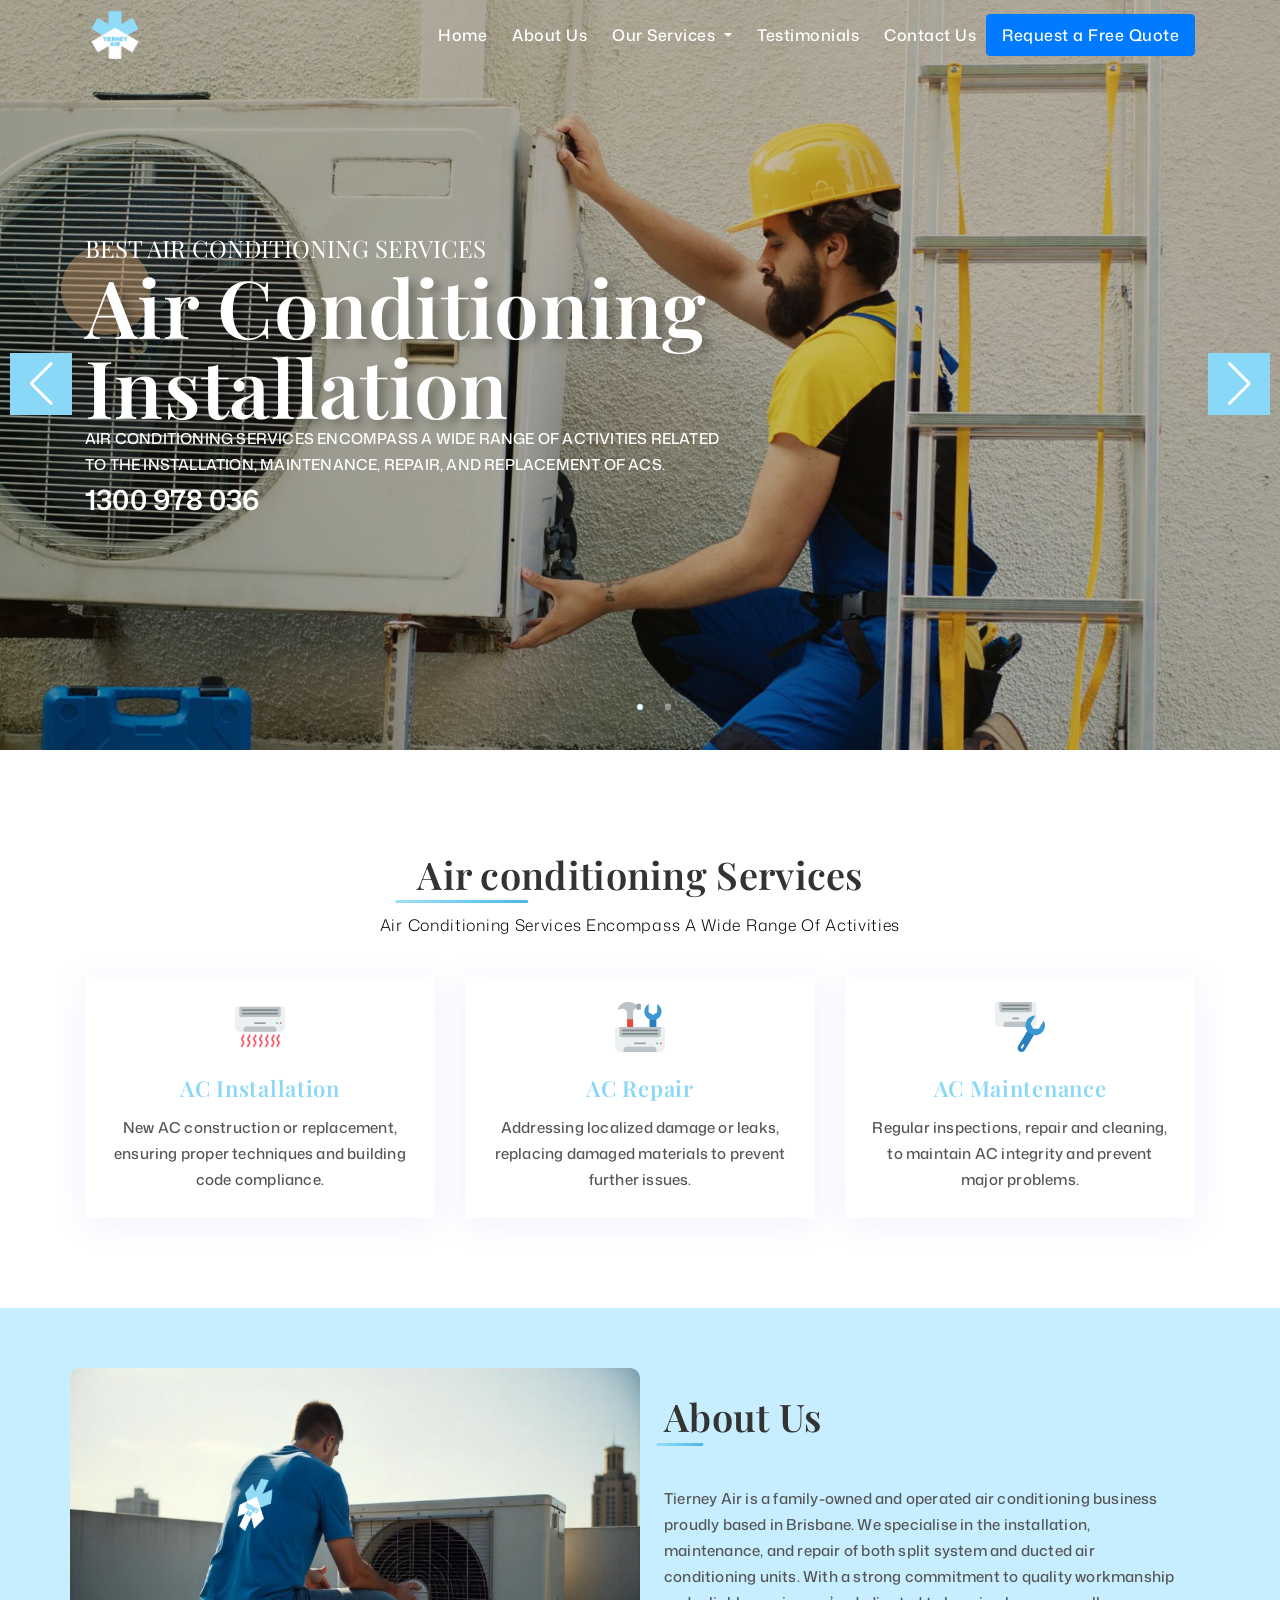
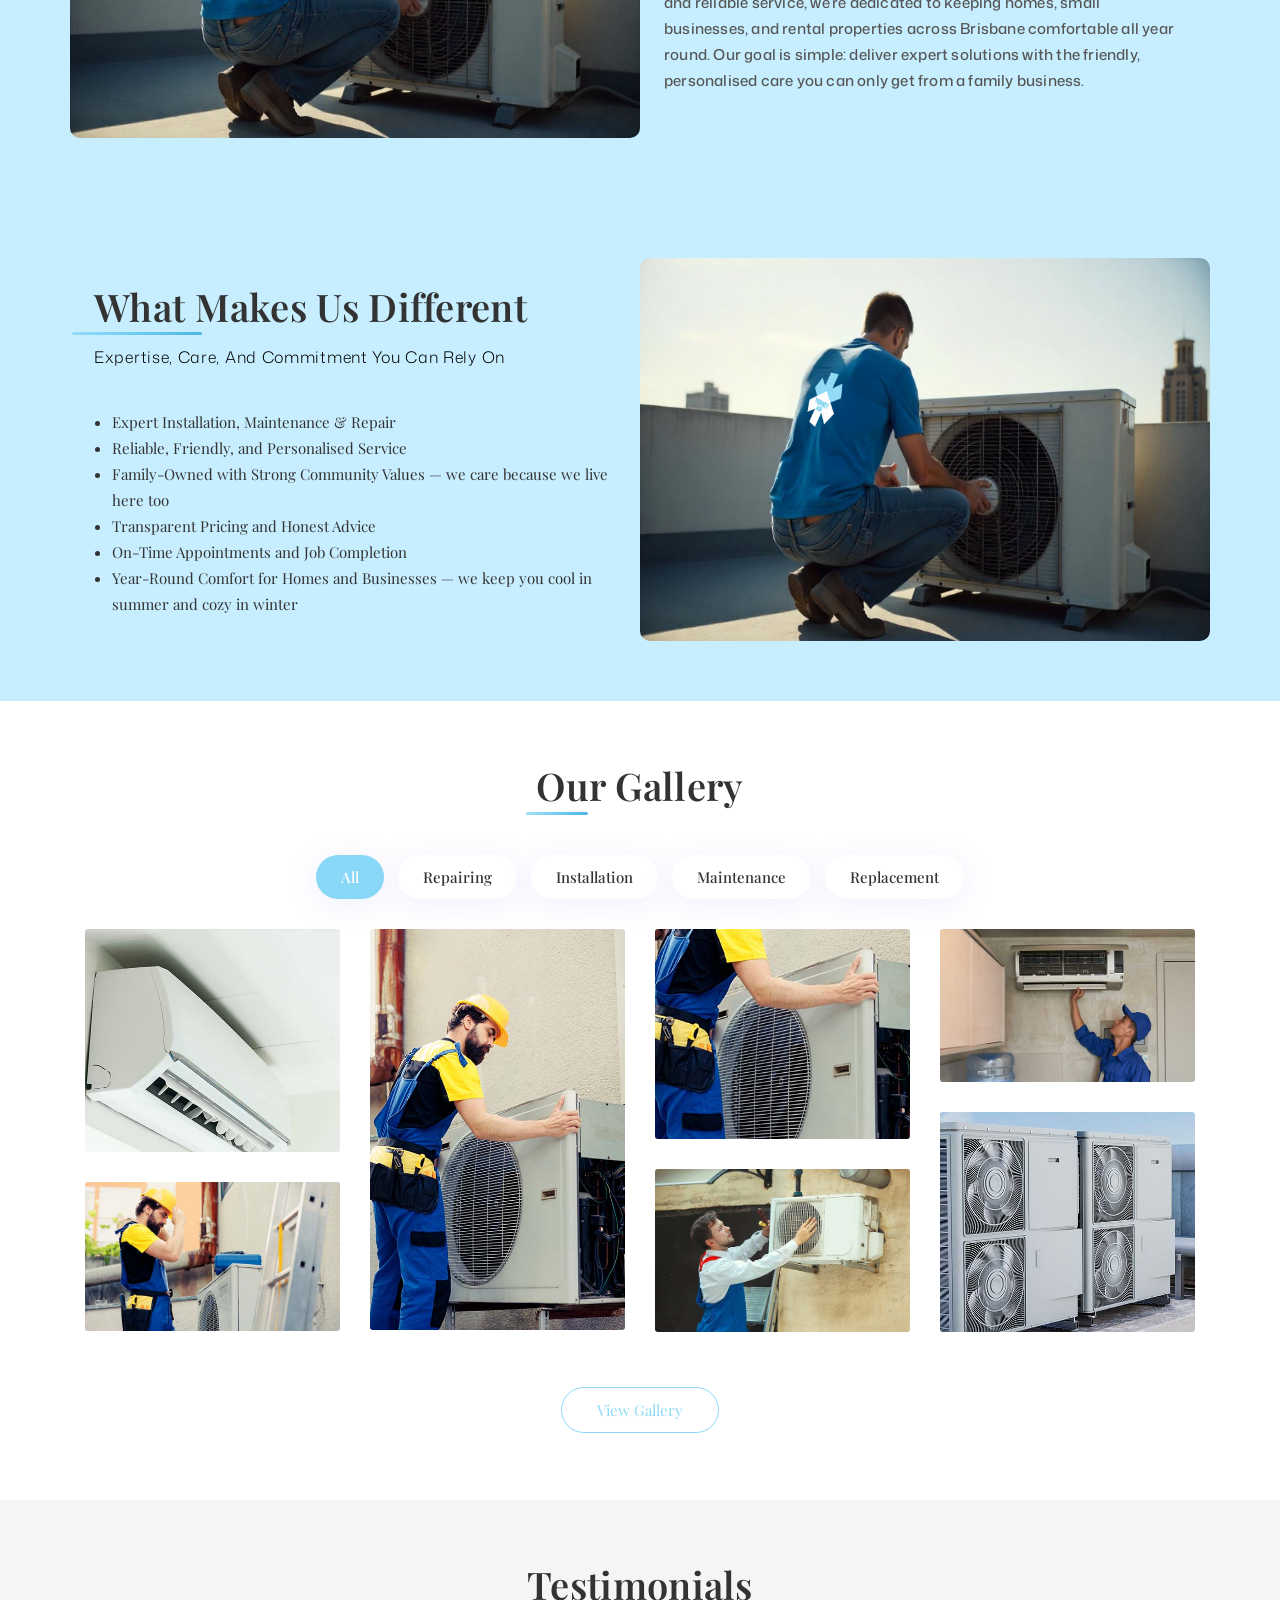
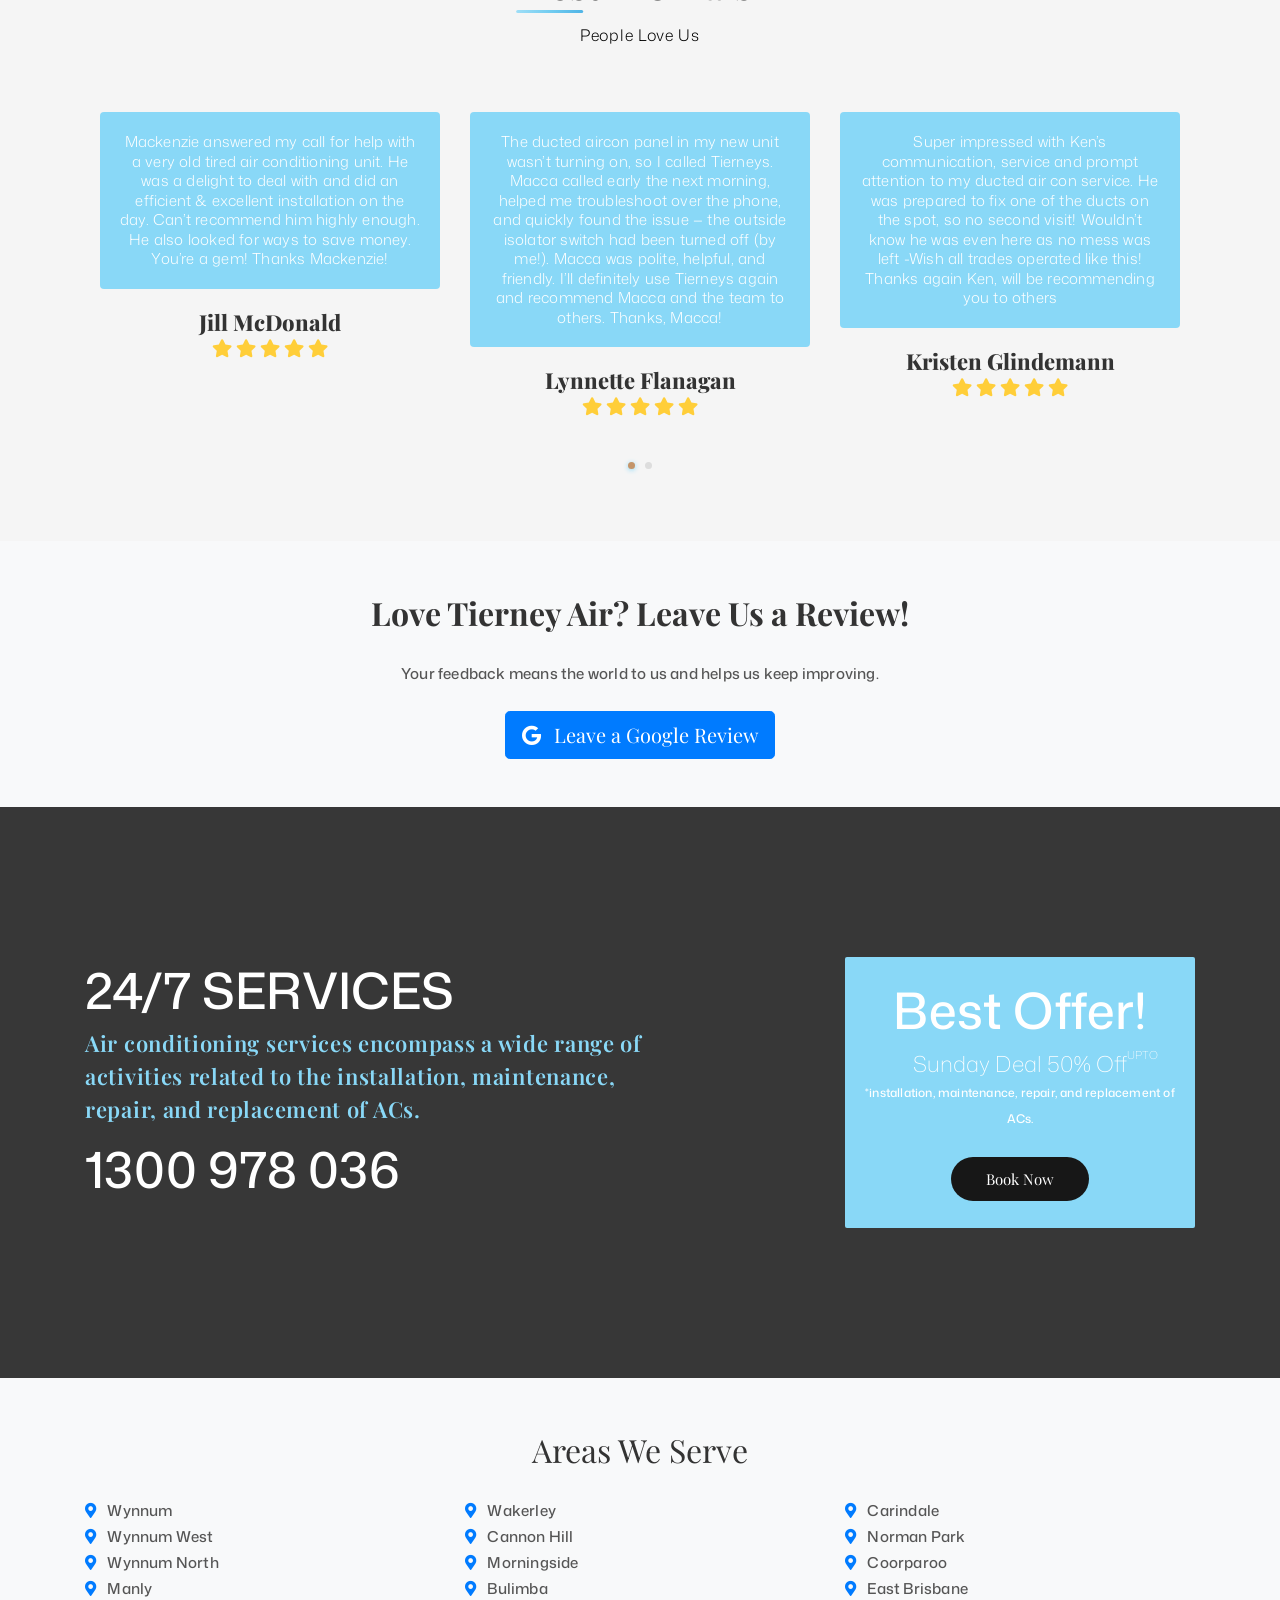
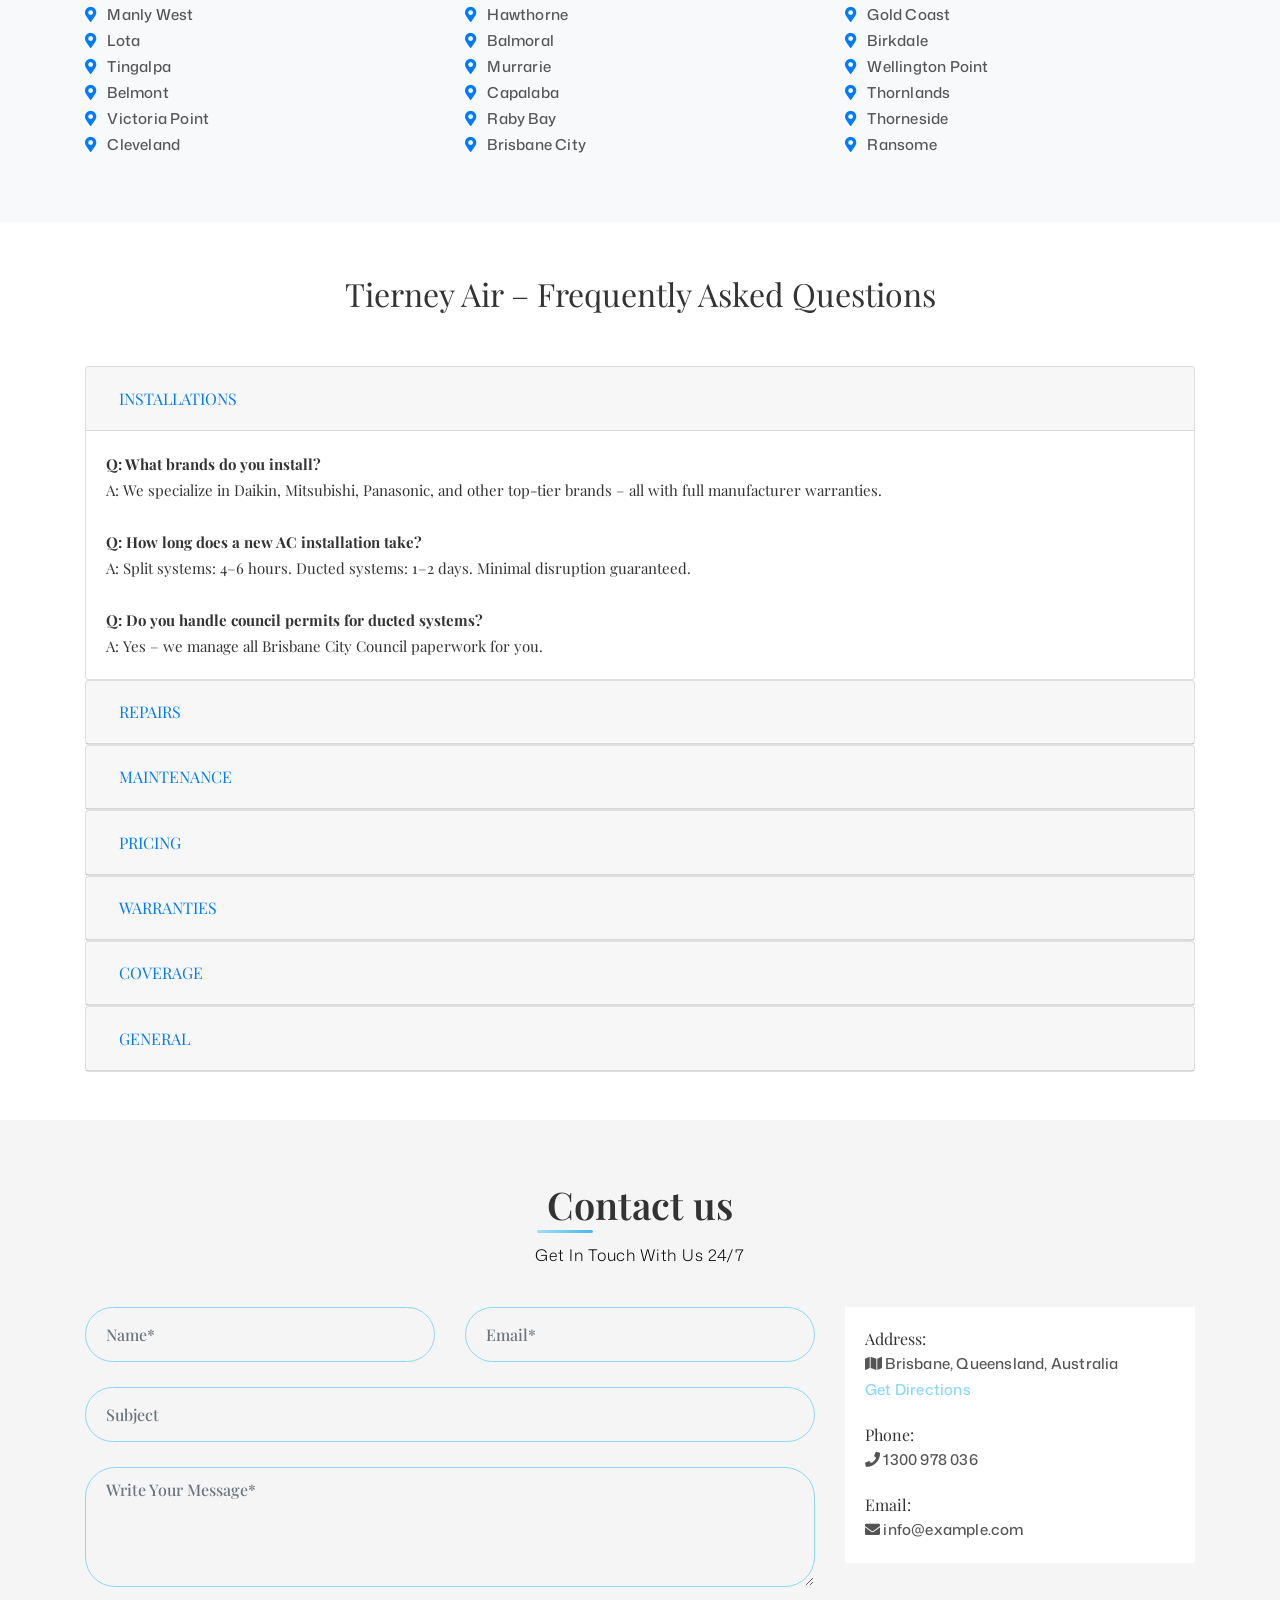
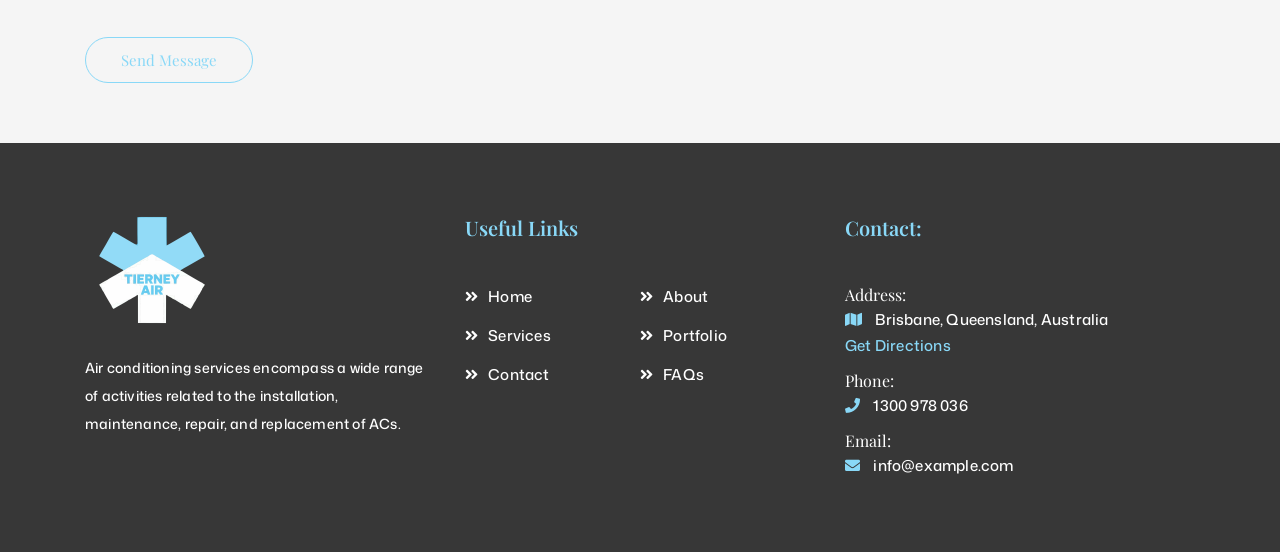
==== index.html @ 376b278a "first commit" ====
<!DOCTYPE html>
<html lang="zxx">



<head>
	<meta charset="utf-8">
	<title>Air Conditioning</title>
	<meta content="width=device-width, initial-scale=1.0" name="viewport" >
	<meta name="keywords" content="ZR Themes">
	<meta name="description" content="Air Conditioning" >
	<!-- Favicon -->
	<link rel="icon" type="image/png" href="assets/images/favicon.png">
	<!-- Site All Style Sheet Css -->
	<link href="assets/stylesheets/bootstrap.min.css" rel="stylesheet">
	<link href="assets/stylesheets/swiper.min.css" rel="stylesheet">
	<link href="assets/stylesheets/font-awesome.min.css" rel="stylesheet">
	<link href="assets/stylesheets/owl.carousel.min.css" rel="stylesheet">
	<link href="assets/stylesheets/owl.theme.default.min.css" rel="stylesheet">
	<link href="assets/stylesheets/animate.min.css" rel="stylesheet">
	<link href="assets/stylesheets/magnific-popup.css" rel="stylesheet">
    <link href="https://use.fontawesome.com/releases/v5.8.2/css/all.css" rel="stylesheet">

	<!-- Site Main Style Sheet Css -->
	<link href="assets/stylesheets/style.css" rel="stylesheet">

    <!-- Google Fonts -->
    <link rel="preconnect" href="https://fonts.googleapis.com">
    <link rel="preconnect" href="https://fonts.gstatic.com" crossorigin>
    <link href="https://fonts.googleapis.com/css2?family=Mona+Sans:ital,wght@0,200..900;1,200..900&family=Playfair+Display:ital,wght@0,400..900;1,400..900&display=swap" rel="stylesheet">

    
</head>

<body>

	<!-- Start Page Preloader Area -->
	<div class="preloader" id="zrthemes-theme-preloader">
		<div class="preloader-wapper">
			<div>
				<span class="loader"></span>
			</div>
		</div>
	</div>
	<!-- End Page Preloader Area -->

    <!-- Start Header Navbar Area -->
    <header id="zrthemes-theme-menu" class="zrthemes-theme-menu-header-navber-area">
      
        <nav class="navbar navbar-b navbar-trans navbar-expand-lg" id="mainNav">
            <div class="container">
                <a class="navbar-brand js-scroll" href="#">
				<img src="assets/images/logo.png" class="white-logo" alt="logo">
				<img src="assets/images/logo.png" class="black-logo" alt="logo">
			</a>
            <button class="navbar-toggler collapsed" type="button" data-toggle="collapse" data-target="#navbarDefault" aria-controls="navbarDefault" aria-expanded="false" aria-label="Toggle navigation"> <span></span>  <span></span>  <span></span> 
			</button>
            <div class="navbar-collapse collapse justify-content-end" id="navbarDefault">
                <ul class="navbar-nav">
                    <li class="nav-item"><a class="nav-link js-scroll active" href="#">Home</a></li>
                    <li class="nav-item"><a class="nav-link js-scroll" href="#about">About Us</a></li>
    
                    <li class="nav-item dropdown">
                        <a class="nav-link dropdown-toggle" href="#" id="servicesDropdown" role="button" data-toggle="dropdown" aria-haspopup="true" aria-expanded="false">
                            Our Services
                        </a>
                        <div class="dropdown-menu" aria-labelledby="servicesDropdown">
                            <a class="dropdown-item js-scroll" href="#ac-installation">Air Conditioning Installation</a>
                            <a class="dropdown-item js-scroll" href="#ac-repairs">AC Repairs & Emergency Services</a>
                            <a class="dropdown-item js-scroll" href="#maintenance">Maintenance Plans</a>
                            <a class="dropdown-item js-scroll" href="#commercial">Commercial AC Solutions</a>
                            <a class="dropdown-item js-scroll" href="#service-areas">Service Areas</a>
                        </div>
                    </li>
                    <li class="nav-item"><a class="nav-link js-scroll" href="#testimonials">Testimonials</a></li>
                    <li class="nav-item"><a class="nav-link js-scroll" href="#contact">Contact Us</a></li>
                    <li class="nav-item">
                        <a class="nav-link btn btn-primary text-white" href="#quote" style="padding: 8px 15px;">
                            Request a Free Quote
                        </a>
                    </li>
                </ul>
            </div>
            </div>
        </nav>
    </header>
    <!-- End Header Navbar Area -->
	
	<!-- Start Slider Are -->
    <header id="slider-home" class="slider slider-prlx bg-b">
        <div class="swiper-container parallax-slider">
            <div class="swiper-wrapper">
                <div class="swiper-slide">
                    <div class="bg-img valign" data-background="assets/images/slider1.jpg" data-overlay-dark="2">
                        <div class="container">
                            <div class="row">
                                <div class="col-lg-7 col-md-12">
                                    <div class="caption">
                                        <h2>Best Air conditioning services</h2>
                                        <h1>Air Conditioning Installation</h1>
                                        <p style="max-width: 700px; margin: 0 auto;">Air conditioning services encompass a wide range of activities related to the installation, maintenance, repair, and replacement of ACs.</p>
                                        <h3>1300 978 036</h3>
                                    </div>
                                </div>
                            </div>
                        </div>
                    </div>
                </div>
                <div class="swiper-slide">
                    <div class="bg-img valign" data-background="assets/images/slider2.jpg" data-overlay-dark="2">
                        <div class="container">
                            <div class="row">
                                <div class="col-lg-7 col-md-12">
                                    <div class="caption">
                                        <h2>Best Air conditioning services</h2>
                                        <h1>Air Conditioning Repair</h1>
                                        <p style="max-width: 700px; margin: 0 auto;">Air conditioning services encompass a wide range of activities related to the installation, maintenance, repair, and replacement of ACs.</p>
                                        <h3>1300 978 036</h3>
                                    </div>
                                </div>
                            </div>
                        </div>
                    </div>
                </div>
            </div>
            <div class="swiper-button-next"></div>
            <div class="swiper-button-prev"></div>
            <div class="swiper-pagination"></div>
        </div>
    </header>
    <!-- End Slider Area -->

	
    <!-- Start Services Section Start -->
    <section id="services" class="theme-repair-services pt-100 section-padding">
        <div class="container">
            <div class="row">
                <div class="col-lg-12 col-md-12">
                    <div class="section-title">
                        <h2>Air conditioning Services</h2>
                        <h5>Air conditioning services encompass a wide range of activities</h5>
                    </div>
                </div>
            </div>
            <div class="row d-flex align-items-center">
                <!-- single service -->
                <div class="col-lg-4 col-md-4 col-sm-12 slide-in wow zrthemes-theme-single-service fadeInLeft text-center" data-wow-delay="0.2s">
                    <div class="zrthemes-theme-single-service-card">
                        <img src="assets/images/icons/s1.svg" alt="image">
                        <h5>AC Installation</h5>
                        <p>New AC construction or replacement, ensuring proper techniques and building code compliance.</p>
                        <div class="overlay"></div>
                    </div>
                </div>
                <!-- single service -->

                <!-- single service -->
                <div class="col-lg-4 col-md-4 col-sm-12 slide-in wow zrthemes-theme-single-service fadeInLeft text-center" data-wow-delay="0.2s">
                    <div class="zrthemes-theme-single-service-card">
                        <img src="assets/images/icons/s2.svg" alt="image">
                        <h5>AC Repair</h5>
                        <p>Addressing localized damage or leaks, replacing damaged materials to prevent further issues.</p>
                    </div>
                </div>
                <!-- single service -->

                <!-- single service -->
                <div class="col-lg-4 col-md-4 col-sm-12 wow zrthemes-theme-single-service fadeInLeft text-center" data-wow-delay="0.2s">
                    <div class="zrthemes-theme-single-service-card">
                        <img src="assets/images/icons/s3.svg" alt="image">
                        <h5>AC Maintenance</h5>
                        <p>Regular inspections, repair and cleaning, to maintain AC integrity and prevent major problems.</p>
                    </div>
                </div>
                <!-- single service -->
            </div>
        </div>
    </section>
    <!-- End Services Section End -->

    <!-- Start Services Section Start -->
    <section id="about" class="features section-padding">
        <div class="container">
            
            <div class="row d-flex "> 
                
                <div class="col-lg-6 col-md-6 col-sm-12 wow fadeInLeft p-0" data-wow-delay="0.2s">
                    <div class="h-100 w-100 overflow-hidden"> 
                        <img src="assets/images/slider3.jpg" class="h-100 w-100 object-fit-cover" alt="AC Service" style="min-height: 100%;">
                    </div>
                </div>


                <div class="col-lg-6 col-md-6 col-sm-12 wow fadeInLeft p-4" data-wow-delay="0.2s">
                    <div class="section-title text-left">
                        <h2>About Us</h2>
                    </div>
                    <div class="text-left">
                        <p>Tierney Air is a family-owned and operated air conditioning business proudly based in Brisbane. 
                        We specialise in the installation, maintenance, and repair of both split system and ducted air conditioning units. 
                        With a strong commitment to quality workmanship and reliable service, we’re dedicated to keeping homes, small businesses, 
                        and rental properties across Brisbane comfortable all year round. Our goal is simple: deliver expert solutions with the friendly, 
                        personalised care you can only get from a family business.</p>
                        
                        
                    </div>
                </div>
                
            </div>
        </div>
    </section>


    <section id="abouts" class="features section-padding">
        <div class="container">
            
            <div class="row d-flex "> 
                
                <div class="col-lg-6 col-md-6 col-sm-12 wow fadeInRight p-4" data-wow-delay="0.2s">
                    <div class="section-title text-left">
                        <h2>What Makes Us Different</h2>
                        <h5>Expertise, Care, and Commitment You Can Rely On</h5>
                    </div>
                    <div class="text-left">
                        <ul>
                            <li>Expert Installation, Maintenance & Repair</li>
                            <li>Reliable, Friendly, and Personalised Service</li>
                            <li>Family-Owned with Strong Community Values — we care because we live here too</li>
                            <li>Transparent Pricing and Honest Advice</li>
                            <li>On-Time Appointments and Job Completion</li>
                            <li>Year-Round Comfort for Homes and Businesses — we keep you cool in summer and cozy in winter</li>
                        </ul>
                    </div>
                </div>
                

                <div class="col-lg-6 col-md-6 col-sm-12 wow fadeInLeft p-0" data-wow-delay="0.2s">
                    <div class="h-100 w-100 overflow-hidden"> 
                        <img src="assets/images/slider3.jpg" class="h-100 w-100 object-fit-cover" alt="AC Service" style="min-height: 100%;">
                    </div>
                </div>

                
            </div>
        </div>
    </section>
 
    <section id="gallery" class="gallery-area section-padding">
        <div class="container">
            <div class="row">
                <div class="col-lg-12 col-md-12">
                    <div class="section-title">
                        <h2>Our Gallery</h2>
                        
                    </div>
                </div>
            </div>
            <div class="row">
                <div class="col-md-12">
                    <div class="gallery-list">
                        <ul class="nav" id="gallery-flters">
                            <li class="filter filter-active" data-filter=".all">All</li>
                            <li class="filter" data-filter=".repairing">Repairing</li>
                            <li class="filter" data-filter=".Installation">Installation</li>
                            <li class="filter" data-filter=".Maintenance">Maintenance</li>
                            <li class="filter" data-filter=".Replacement">Replacement</li>
                        </ul>
                    </div>
                </div>
                <div class="gallery-container">
                    <!-- gallery-item -->
                    <div class="col-lg-3 col-md-3 gallery-grid-item all Installation Replacement">
                        <div class="gallery-item">
                            <img src="assets/images/photos/gallery-1.jpg" alt="image">
                            <div class="gallery-img-overlay">
                                <div class="gallery-content">
                                    <a href="assets/images/photos/gallery-1.jpg" class="popimg"> 
										<span class="icon">View Large <i class="fa fa-search-plus" aria-hidden="true"></i></span>
									</a>
                                </div>
                            </div>
                        </div>
                    </div>
                    <!-- gallery-item -->
                    <div class="col-lg-3 col-md-3 gallery-grid-item all Installation repairing">
                        <div class="gallery-item">
                            <img src="assets/images/photos/gallery-2.jpg" alt="image">
                            <div class="gallery-img-overlay">
                                <div class="gallery-content">
                                    <a href="assets/images/photos/gallery-2.jpg" class="popimg"> 
										<span class="icon">View Large <i class="fa fa-search-plus" aria-hidden="true"></i></span>
									</a>
                                </div>
                            </div>
                        </div>
                    </div>
                    <!-- gallery-item -->
                    <div class="col-lg-3 col-md-3 gallery-grid-item all Installation Replacement">
                        <div class="gallery-item">
                            <img src="assets/images/photos/gallery-3.jpg" alt="image">
                            <div class="gallery-img-overlay">
                                <div class="gallery-content">
                                    <a href="assets/images/photos/gallery-3.jpg" class="popimg"> 
										<span class="icon">View Large <i class="fa fa-search-plus" aria-hidden="true"></i></span>
									</a>
                                </div>
                            </div>
                        </div>
                    </div>
                    <!-- gallery-item -->
                    <div class="col-lg-3 col-md-3 gallery-grid-item all Installation webdesig repairingn">
                        <div class="gallery-item">
                            <img src="assets/images/photos/gallery-4.jpg" alt="image">
                            <div class="gallery-img-overlay">
                                <div class="gallery-content">
                                    <a href="assets/images/photos/gallery-4.jpg" class="popimg"> 
										<span class="icon">View Large <i class="fa fa-search-plus" aria-hidden="true"></i></span>
									</a>
                                </div>
                            </div>
                        </div>
                    </div>
                    <!-- gallery-item -->
                    <div class="col-lg-3 col-md-3 gallery-grid-item all Installation Replacement repairing">
                        <div class="gallery-item">
                            <img src="assets/images/photos/gallery-5.jpg" alt="image">
                            <div class="gallery-img-overlay">
                                <div class="gallery-content">
                                    <a href="assets/images/photos/gallery-5.jpg" class="popimg"> 
										<span class="icon">View Large <i class="fa fa-search-plus" aria-hidden="true"></i></span>
									</a>
                                </div>
                            </div>
                        </div>
                    </div>
                    <!-- gallery-item -->
                    <div class="col-lg-3 col-md-3 gallery-grid-item all Installation Replacement Maintenance">
                        <div class="gallery-item">
                            <img src="assets/images/photos/gallery-6.jpg" alt="image">
                            <div class="gallery-img-overlay">
                                <div class="gallery-content">
                                    <a href="assets/images/photos/gallery-6.jpg" class="popimg"> 
										<span class="icon">View Large <i class="fa fa-search-plus" aria-hidden="true"></i></span>
									</a>
                                </div>
                            </div>
                        </div>
                    </div>
                    <!-- gallery-item -->
                    <div class="col-lg-3 col-md-3 gallery-grid-item all Installation Replacement Maintenance">
                        <div class="gallery-item">
                            <img src="assets/images/photos/gallery-7.jpg" alt="image">
                            <div class="gallery-img-overlay">
                                <div class="gallery-content">
                                    <a href="assets/images/photos/gallery-7.jpg" class="popimg"> 
                                        <span class="icon">View Large <i class="fa fa-search-plus" aria-hidden="true"></i></span>
                                    </a>
                                </div>
                            </div>
                        </div>
                    </div>
                </div>
                <!-- gallery more button -->
                <div class="col-md-12">
                    <div class="gallery-more-btn text-center mt-15">
                        <a class="button" href="#">View Gallery</a>
                    </div>
                </div>
            </div>
        </div>
    </section>
    <!-- Gallery Section End -->

    <!-- Testimonials Section Start -->
    <section id="review" class="bg-grey testimonial-area section-padding">
        <div class="container">
            <div class="row">
                <div class="col-md-12">
                    <div class="section-title">
                        <h2>Testimonials</h2>
                        <h5>People love us</h5>
                    </div>
                </div>
            </div>
            <div class="row">
                <div class="col-lg-12 col-md-12">
                    <div id="testimonial-slide" class="owl-carousel owl-theme owl-loaded owl-drag">
                        <!-- testimonials item -->
                        <div class="single-testimonial">
                            <div class="testi-content-inner">
                                <div class="testimonial-bio">
                                    <div class="avatar">
                                        <!-- <img src="assets/images/clients/testimonial-2.jpg" alt="testimonial"> -->
                                    </div>
                                </div>
                                <div class="testimonial-content">
                                    <p>Mackenzie answered my call for help with a very old tired air conditioning unit. He was a delight to deal with and did an efficient & excellent installation on the day. Can’t recommend him highly enough. He also looked for ways to save money. You’re a gem! Thanks Mackenzie!</p>
                                </div>
                                <div class="testimonial-bio">
                                    <div class="bio-info">
                                        <h3 class="name">Jill McDonald</h3>
                                    </div>
                                </div>
                                <div class="rating-box">
                                    <ul>
                                        <li><i class="fa fa-star"></i></li>
                                        <li><i class="fa fa-star"></i></li>
                                        <li><i class="fa fa-star"></i></li>
                                        <li><i class="fa fa-star"></i></li>
                                        <li><i class="fa fa-star"></i></li>
                                    </ul>
                                </div>
                            </div>
                        </div>
                        <!-- testimonials item -->
                        <div class="single-testimonial">
                            <div class="testi-content-inner">
                            	<div class="testimonial-bio">
                                    <div class="avatar">
                                        <!-- <img src="assets/images/clients/testimonial-2.jpg" alt="testimonial"> -->
                                    </div>
                                </div>
                                <div class="testimonial-content">
                                    <p>The ducted aircon panel in my new unit wasn’t turning on, so I called Tierneys. Macca called early the next morning, helped me troubleshoot over the phone, and quickly found the issue — the outside isolator switch had been turned off (by me!). Macca was polite, helpful, and friendly. I’ll definitely use Tierneys again and recommend Macca and the team to others. Thanks, Macca!</p>
                                </div>
                                <div class="testimonial-bio">
                                    <div class="bio-info">
                                        <h3 class="name">Lynnette Flanagan</h3>
                                    </div>
                                </div>
                                <div class="rating-box">
                                    <ul>
                                        <li><i class="fa fa-star"></i></li>
                                        <li><i class="fa fa-star"></i></li>
                                        <li><i class="fa fa-star"></i></li>
                                        <li><i class="fa fa-star"></i></li>
                                        <li><i class="fa fa-star"></i></li>
                                    </ul>
                                </div>
                            </div>
                        </div>
                        <!-- testimonials item -->
                        <div class="single-testimonial">
                            <div class="testi-content-inner">
                                <div class="testimonial-bio">
                                    <div class="avatar">
                                        <!-- <img src="assets/images/clients/testimonial-2.jpg" alt="testimonial"> -->
                                    </div>
                                </div>
                                <div class="testimonial-content">
                                    <p>Super impressed with Ken’s communication, service and prompt attention to my ducted air con service. He was prepared to fix one of the ducts on the spot, so no second visit! Wouldn’t know he was even here as no mess was left -Wish all trades operated like this! Thanks again Ken, will be recommending you to others</p>
                                </div>
                                <div class="testimonial-bio">
                                    <div class="bio-info">
                                        <h3 class="name">Kristen Glindemann</h3>
                                    </div>
                                </div>
                                <div class="rating-box">
                                    <ul>
                                        <li><i class="fa fa-star"></i></li>
                                        <li><i class="fa fa-star"></i></li>
                                        <li><i class="fa fa-star"></i></li>
                                        <li><i class="fa fa-star"></i></li>
                                        <li><i class="fa fa-star"></i></li>
                                    </ul>
                                </div>
                            </div>
                        </div>

                        <div class="single-testimonial">
                            <div class="testi-content-inner">
                                <div class="testimonial-bio">
                                    <div class="avatar">
                                        <!-- <img src="assets/images/clients/testimonial-2.jpg" alt="testimonial"> -->
                                    </div>
                                </div>
                                <div class="testimonial-content">
                                    <p>Installed two air conditioners for me. Recommended both of the units and took into consideration my concerns about cost. Worked incredibly efficiently and left the area very clean and tidy. Both units are working fantastically. Very friendly service too. Would definitely recommend.
                                    </p>
                                </div>
                                <div class="testimonial-bio">
                                    <div class="bio-info">
                                        <h3 class="name">Maxwell Dillon</h3>
                                    </div>
                                </div>
                                <div class="rating-box">
                                    <ul>
                                        <li><i class="fa fa-star"></i></li>
                                        <li><i class="fa fa-star"></i></li>
                                        <li><i class="fa fa-star"></i></li>
                                        <li><i class="fa fa-star"></i></li>
                                        <li><i class="fa fa-star"></i></li>
                                    </ul>
                                </div>
                            </div>
                        </div>
                    </div>
                </div>
            </div>
        </div>
    </section>

    <section class="py-5 text-center bg-light">
        <div class="container">
            <h2 class="mb-4 font-weight-bold">Love Tierney Air? Leave Us a Review!</h2>
            <p class="mb-4">Your feedback means the world to us and helps us keep improving.</p>
        
            <a href="https://www.google.com/search?sca_esv=7e83edbcb23b52e5&rlz=1C1YTUH_enNG1051NG1051&sxsrf=AHTn8zrlMVIERGl_ZixGUh8n3TNaYJSReA:1745828552308&si=APYL9bs7Hg2KMLB-4tSoTdxuOx8BdRvHbByC_AuVpNyh0x2KzdmbrYA4VeCFCHup6HqfQ6f118A6FrTurcnj-_Xh7Zv9ApocaCL65HhJKcWgYHPKV1qFMk-2JoqOYawipsQFQKaqxN4B&q=Tierney+Air+Reviews&sa=X&ved=2ahUKEwjh0MuVpvqMAxXIWEEAHbjAGAcQ0bkNegQINBAD&cshid=1745828576094436&biw=1366&bih=645" target="_blank" class="btn btn-primary btn-lg">
            <i class="fab fa-google mr-2"></i> Leave a Google Review
            </a>
        </div>
    </section>
      
    <!-- Testimonials Section End -->

    <!-- Start Reservation Area -->
    <section id="reservation" class="zrthemes-theme-reservation-area section-padding">
        <div class="container">
            <div class="row">
                <div class="col-lg-8 col-md-12 col-sm-12 text-left">
                    <h2>24/7 SERVICES</h2>
                    <h5>Air conditioning services encompass a wide range of activities related to the installation, maintenance, repair, and replacement of ACs.</h5>
                    <h2>1300 978 036</h2>
                </div>
                <!-- Start CarShine Offer -->
                <div class="col-lg-4 col-md-12 col-sm-12">
                        <div class="header-offer">
                            <h2>Best Offer!</h2>
                            <h3>Sunday Deal 50% Off<span>UPTO</span></h3>
                            <p>*installation, maintenance, repair, and replacement of ACs.</p>
                            <a href="#contact" class="default-button-dark">Book Now</a>
                        </div>
                </div>
     
            </div>
        </div>
    </section>

    <!-- Areas We Serve -->
    <section id="areas-we-serve" class="py-5 bg-light">
        <div class="container">
        <div class="text-center mb-4">
            <h2>Areas We Serve</h2>
        </div>
        <div class="row">
            <div class="col-md-6 col-lg-4 mb-3">
            <p><i class="fas fa-map-marker-alt text-primary mr-2"></i> Wynnum</p>
            <p><i class="fas fa-map-marker-alt text-primary mr-2"></i> Wynnum West</p>
            <p><i class="fas fa-map-marker-alt text-primary mr-2"></i> Wynnum North</p>
            <p><i class="fas fa-map-marker-alt text-primary mr-2"></i> Manly</p>
            <p><i class="fas fa-map-marker-alt text-primary mr-2"></i> Manly West</p>
            <p><i class="fas fa-map-marker-alt text-primary mr-2"></i> Lota</p>
            <p><i class="fas fa-map-marker-alt text-primary mr-2"></i> Tingalpa</p>
            <p><i class="fas fa-map-marker-alt text-primary mr-2"></i> Belmont</p>
            <p><i class="fas fa-map-marker-alt text-primary mr-2"></i> Victoria Point</p>
            <p><i class="fas fa-map-marker-alt text-primary mr-2"></i> Cleveland</p>
            </div>
    
            <div class="col-md-6 col-lg-4 mb-3">
            <p><i class="fas fa-map-marker-alt text-primary mr-2"></i> Wakerley</p>
            <p><i class="fas fa-map-marker-alt text-primary mr-2"></i> Cannon Hill</p>
            <p><i class="fas fa-map-marker-alt text-primary mr-2"></i> Morningside</p>
            <p><i class="fas fa-map-marker-alt text-primary mr-2"></i> Bulimba</p>
            <p><i class="fas fa-map-marker-alt text-primary mr-2"></i> Hawthorne</p>
            <p><i class="fas fa-map-marker-alt text-primary mr-2"></i> Balmoral</p>
            <p><i class="fas fa-map-marker-alt text-primary mr-2"></i> Murrarie</p>
            <p><i class="fas fa-map-marker-alt text-primary mr-2"></i> Capalaba</p>
            <p><i class="fas fa-map-marker-alt text-primary mr-2"></i> Raby Bay</p>
            <p><i class="fas fa-map-marker-alt text-primary mr-2"></i> Brisbane City</p>
            </div>
    
            <div class="col-md-6 col-lg-4 mb-3">
            <p><i class="fas fa-map-marker-alt text-primary mr-2"></i> Carindale</p>
            <p><i class="fas fa-map-marker-alt text-primary mr-2"></i> Norman Park</p>
            <p><i class="fas fa-map-marker-alt text-primary mr-2"></i> Coorparoo</p>
            <p><i class="fas fa-map-marker-alt text-primary mr-2"></i> East Brisbane</p>
            <p><i class="fas fa-map-marker-alt text-primary mr-2"></i> Gold Coast</p>
            <p><i class="fas fa-map-marker-alt text-primary mr-2"></i> Birkdale</p>
            <p><i class="fas fa-map-marker-alt text-primary mr-2"></i> Wellington Point</p>
            <p><i class="fas fa-map-marker-alt text-primary mr-2"></i> Thornlands</p>
            <p><i class="fas fa-map-marker-alt text-primary mr-2"></i> Thorneside</p>
            <p><i class="fas fa-map-marker-alt text-primary mr-2"></i> Ransome</p>
       
           
            </div>
        </div>
        </div>
    </section> 
  





    <section id="faq" class="py-5">
        <div class="container">
          <div class="text-center mb-5">
            <h2>Tierney Air – Frequently Asked Questions</h2>
          </div>
      
          <div id="accordion">
      
            <!-- INSTALLATIONS -->
            <div class="card">
              <div class="card-header" id="headingInstallations">
                <h5 class="mb-0">
                  <button class="btn btn-link" data-toggle="collapse" data-target="#collapseInstallations" aria-expanded="true" aria-controls="collapseInstallations">
                    INSTALLATIONS
                  </button>
                </h5>
              </div>
      
              <div id="collapseInstallations" class="collapse show" aria-labelledby="headingInstallations" data-parent="#accordion">
                <div class="card-body">
                  <strong>Q: What brands do you install?</strong><br>
                  A: We specialize in Daikin, Mitsubishi, Panasonic, and other top-tier brands – all with full manufacturer warranties.<br><br>
      
                  <strong>Q: How long does a new AC installation take?</strong><br>
                  A: Split systems: 4–6 hours. Ducted systems: 1–2 days. Minimal disruption guaranteed.<br><br>
      
                  <strong>Q: Do you handle council permits for ducted systems?</strong><br>
                  A: Yes – we manage all Brisbane City Council paperwork for you.
                </div>
              </div>
            </div>
      
            <!-- REPAIRS -->
            <div class="card">
              <div class="card-header" id="headingRepairs">
                <h5 class="mb-0">
                  <button class="btn btn-link collapsed" data-toggle="collapse" data-target="#collapseRepairs" aria-expanded="false" aria-controls="collapseRepairs">
                    REPAIRS
                  </button>
                </h5>
              </div>
      
              <div id="collapseRepairs" class="collapse" aria-labelledby="headingRepairs" data-parent="#accordion">
                <div class="card-body">
                  <strong>Q: What’s your emergency response time?</strong><br>
                  A: Most Brisbane metro areas: 2–4 hours. 24/7 availability.<br><br>
      
                  <strong>Q: Do you charge call-out fees?</strong><br>
                  A: Never. We diagnose first, quote upfront – you approve before we proceed.<br><br>
      
                  <strong>Q: Can you fix [brand] units?</strong><br>
                  A: Yes – we repair all makes and models, including older systems.
                </div>
              </div>
            </div>
      
            <!-- MAINTENANCE -->
            <div class="card">
              <div class="card-header" id="headingMaintenance">
                <h5 class="mb-0">
                  <button class="btn btn-link collapsed" data-toggle="collapse" data-target="#collapseMaintenance" aria-expanded="false" aria-controls="collapseMaintenance">
                    MAINTENANCE
                  </button>
                </h5>
              </div>
      
              <div id="collapseMaintenance" class="collapse" aria-labelledby="headingMaintenance" data-parent="#accordion">
                <div class="card-body">
                  <strong>Q: How often should I service my AC?</strong><br>
                  A: Annually for homes. Quarterly for commercial systems.<br><br>
      
                  <strong>Q: What’s included in a maintenance check?</strong><br>
                  A: Full system inspection, filter cleaning, refrigerant check, and performance optimization.<br><br>
      
                  <strong>Q: Do you offer maintenance plans?</strong><br>
                  A: Yes – our Priority Care Club gives you 15% off repairs and priority booking.
                </div>
              </div>
            </div>
      
            <!-- PRICING -->
            <div class="card">
              <div class="card-header" id="headingPricing">
                <h5 class="mb-0">
                  <button class="btn btn-link collapsed" data-toggle="collapse" data-target="#collapsePricing" aria-expanded="false" aria-controls="collapsePricing">
                    PRICING
                  </button>
                </h5>
              </div>
      
              <div id="collapsePricing" class="collapse" aria-labelledby="headingPricing" data-parent="#accordion">
                <div class="card-body">
                  <strong>Q: What’s the average cost for a new split system?</strong><br>
                  A: $1,500–$4,500 installed, depending on size and brand. Free exact quotes.<br><br>
      
                  <strong>Q: Do you price-match competitors?</strong><br>
                  A: Yes – show us a written quote and we’ll beat it by 5%.
                </div>
              </div>
            </div>
      
            <!-- WARRANTIES -->
            <div class="card">
              <div class="card-header" id="headingWarranties">
                <h5 class="mb-0">
                  <button class="btn btn-link collapsed" data-toggle="collapse" data-target="#collapseWarranties" aria-expanded="false" aria-controls="collapseWarranties">
                    WARRANTIES
                  </button>
                </h5>
              </div>
      
              <div id="collapseWarranties" class="collapse" aria-labelledby="headingWarranties" data-parent="#accordion">
                <div class="card-body">
                  <strong>Q: Are your installations guaranteed?</strong><br>
                  A: Yes – 5-year workmanship warranty on all installations.<br><br>
      
                  <strong>Q: What if a repaired part fails?</strong><br>
                  A: All replacement parts come with 12-month warranties.
                </div>
              </div>
            </div>
      
            <!-- COVERAGE -->
            <div class="card">
              <div class="card-header" id="headingCoverage">
                <h5 class="mb-0">
                  <button class="btn btn-link collapsed" data-toggle="collapse" data-target="#collapseCoverage" aria-expanded="false" aria-controls="collapseCoverage">
                    COVERAGE
                  </button>
                </h5>
              </div>
      
              <div id="collapseCoverage" class="collapse" aria-labelledby="headingCoverage" data-parent="#accordion">
                <div class="card-body">
                  <strong>Q: Do you service [suburb]?</strong><br>
                  A: We cover all Brisbane suburbs from Redcliffe to Logan. Call to confirm.<br><br>
      
                  <strong>Q: Do you work weekends?</strong><br>
                  A: Yes – standard hours 7am–7pm, 24/7 for emergencies.
                </div>
              </div>
            </div>
      
            <!-- GENERAL -->
            <div class="card">
              <div class="card-header" id="headingGeneral">
                <h5 class="mb-0">
                  <button class="btn btn-link collapsed" data-toggle="collapse" data-target="#collapseGeneral" aria-expanded="false" aria-controls="collapseGeneral">
                    GENERAL
                  </button>
                </h5>
              </div>
      
              <div id="collapseGeneral" class="collapse" aria-labelledby="headingGeneral" data-parent="#accordion">
                <div class="card-body">
                  <strong>Q: Are your technicians licensed?</strong><br>
                  A: All QBCC licensed and ARCtick certified – ask to see credentials.<br><br>
      
                  <strong>Q: Why choose Tierney over big franchises?</strong><br>
                  A: Local owners on every job – no subcontractors, no upsells.
                </div>
              </div>
            </div>
      
          </div>
        </div>
      </section>
      



    <!-- Contact Section Start -->
    <section id="contact" class="bg-grey contact-area section-padding">
        <div class="container">
            <div class="row">
                <div class="col-lg-12 col-md-12">
                    <div class="section-title">
                        <h2>Contact us</h2>
                        <h5>Get in touch with us 24/7</h5>
                    </div>
                </div>
            </div>
            <div class="row">
                <div class="col-lg-8 col-md-12 wow fadeInUp" data-wow-delay="0.2s">
                    <div class="form-container-box">
                        <form class="contact-form form" id="ajax-contact" method="post" action="https://zrtechsolutions.com/demo/html/airconditioning/assets/phpscripts/contact.php">
                        <div class="controls">
                            <div class="row">
                                <div class="col-md-6">
                                    <div class="form-group">
                                        <input type="text" class="form-control" id="name" name="name" placeholder="Name*" required="required" data-error="name is required.">
                                        <div class="help-block with-errors"></div>
                                    </div>
                                </div>
                                <div class="col-md-6">
                                    <div class="form-group">
                                        <input type="email" class="form-control" id="email" name="email" placeholder="Email*" required="required" data-error="valid email is required.">
                                        <div class="help-block with-errors"></div>
                                    </div>
                                </div>
                                <div class="col-md-12">
                                    <div class="form-group">
                                        <input type="text" class="form-control" name="subject" placeholder="Subject" required="required">
                                    </div>
                                </div>
                                <div class="col-12">
                                    <div class="form-group">
                                        <textarea class="form-control" id="message" name="message" rows="10" placeholder="Write Your Message*" required="required" data-error="Please, leave us a message."></textarea>
                                        <div class="help-block with-errors"></div>
                                    </div>
                                </div>
                                <div class="col-md-12">
                                    <button type="submit" class="button" data-text="Send Message">Send Message</button>
                                </div>
                                <div class="messages">
                                    <div class="alert alert alert-success alert-dismissable alert-dismissable hidden" id="msgSubmit"><button type="button" class="close" data-dismiss="alert" aria-hidden="true">&times;</button> Thank You! your message has been sent. </div>
                                </div>
                            </div>
                        </div>
                    </form>
                    </div>
                </div>
                <div class="col-xl-4 col-lg-4 col-md-6 mb-50">
                    <div class="contact-widget">
                        <div class="contact-info">
                          <h6>Address:</h6>
                          <p><i class="fa fa-map"></i> Brisbane, Queensland, Australia</p>
                      
                          <p><a href="https://www.google.com/maps/dir//Brisbane+QLD,+Australia/@-27.3805931,152.3337563,9z/data=!4m9!4m8!1m0!1m5!1m1!1s0x6b91579aac93d233:0x402a35af3deaf40!2m2!1d153.0260341!2d-27.4704528!3e0?entry=ttu&g_ep=EgoyMDI1MDQyMy4wIKXMDSoASAFQAw%3D%3D" target="_blank">Get Directions</a></p>
                        </div>
                        <div class="contact-info">
                          <h6>Phone:</h6>
                         
                          <p><i class="fa fa-phone"></i> 1300 978 036</p>
                        </div>
                        <div class="contact-info">
                          <h6>Email:</h6>
                          <p><i class="fa fa-envelope"></i> info@example.com</p>
                        </div>
                    </div>
                </div>
            </div>
        </div>
    </section>

    <footer id="footer" class="footer-section">
        <div class="container">
            <div class="footer-content">
                <div class="row">
                    <div class="col-xl-4 col-lg-4 mb-50">
                        <div class="footer-widget">
                            <div class="footer-logo">
                                <a href="#" class="logo d-flex align-items-center">
                                    <img src="assets/images/logo.png" class="white-logo" alt="logo">
                                </a>
                            </div>
                            <div class="footer-text">
                                <p>Air conditioning services encompass a wide range of activities related to the installation, maintenance, repair, and replacement of ACs.</p>
                            </div>
                            
                            <div class="footer-social-icon">
                                <a href="#"><i class="fa fa-facebook facebook-bg"></i></a>
                                <a href="#"><i class="fa fa-twitter twitter-bg"></i></a>
                                <a href="#"><i class="fa fa-google google-bg"></i></a>
                            </div>
                        </div>
                    </div>
                    <div class="col-xl-4 col-lg-4 col-md-6 mb-50">
                    <div class="footer-widget">
                        <div class="footer-widget-heading">
                            <h3>Useful Links</h3>
                        </div>
                        <ul>
                            <li><a href="#"><i class="fa fa-angle-double-right" aria-hidden="true"></i>Home</a></li>
                            <li><a href="#about"><i class="fa fa-angle-double-right" aria-hidden="true"></i>About</a></li>
                            <li><a href="#services"><i class="fa fa-angle-double-right" aria-hidden="true"></i>Services</a></li>
                            <li><a href="#gallery"><i class="fa fa-angle-double-right" aria-hidden="true"></i>Portfolio</a></li>
                            <li><a href="#contact"><i class="fa fa-angle-double-right" aria-hidden="true"></i>Contact</a></li>
                            <!-- <li><a href="#"><i class="fa fa-angle-double-right" aria-hidden="true"></i>Our Team</a></li>
                            <li><a href="#reviews"><i class="fa fa-angle-double-right" aria-hidden="true"></i>Our Reviews</a></li> -->
                            <!-- <li><a href="#"><i class="fa fa-angle-double-right" aria-hidden="true"></i>Our Partners</a></li> -->
                            <li><a href="#"><i class="fa fa-angle-double-right" aria-hidden="true"></i>FAQs</a></li>
                            <!-- <li><a href="#blogs"><i class="fa fa-angle-double-right" aria-hidden="true"></i>Our News</a></li>
                            <li><a href="#"><i class="fa fa-angle-double-right" aria-hidden="true"></i>Our Team</a></li>
                            <li><a href="#contact"><i class="fa fa-angle-double-right" aria-hidden="true"></i>Contact us</a></li> -->
                        </ul>
                    </div>
                    </div>
                    <div class="col-xl-4 col-lg-4 col-md-6 mb-50">
                        <div class="footer-widget">
                            <div class="footer-widget-heading">
                                <h3>Contact:</h3>
                            </div>
                            <div class="contact-info">
                            <h6>Address:</h6>
                            <p><i class="fa fa-map"></i> Brisbane, Queensland, Australia</p>
                           
                            <p><a href="https://www.google.com/maps/dir//Brisbane+QLD,+Australia/@-27.3805931,152.3337563,9z/data=!4m9!4m8!1m0!1m5!1m1!1s0x6b91579aac93d233:0x402a35af3deaf40!2m2!1d153.0260341!2d-27.4704528!3e0?entry=ttu&g_ep=EgoyMDI1MDQyMy4wIKXMDSoASAFQAw%3D%3D" target="_blank">Get Directions</a></p>
                            </div>
                            <div class="contact-info">
                            <h6>Phone:</h6>
                            
                            <p><i class="fa fa-phone"></i> 1300 978 036</p>
                            </div>
                            <div class="contact-info">
                            <h6>Email:</h6>
                            <p><i class="fa fa-envelope"></i> info@example.com</p>
                            </div>
                        </div>
                    </div>
                    
                    <div class="col-xl-8 col-lg-8 col-md-6 mb-50">
                    </div>
                </div>
            </div>
        </div>
        
    </footer>

	<div class="back-to-top">
		<i class="fa fa-caret-up"></i><i class="fa fa-caret-up"></i>
	</div>

	<script src="assets/javascript/jquery-3.5.1.min.js"></script>
	<script src="assets/javascript/bootstrap.min.js"></script>
	<script src="assets/javascript/plugins.js"></script>
	<script src="assets/javascript/swiper.min.js"></script>
	<script src="assets/javascript/wow.min.js"></script>
    <script src="assets/javascript/validator.min.js"></script>
    <script src="assets/javascript/contact.js"></script>
	<script src="assets/javascript/main.js"></script>
</body>

</html>
---- assets/stylesheets/style.css ----
/* 
  Template    : Air Conditioning HTML5 Landing Page Template
  Author      : ZRTHEMES
  Version     : 1.0
  Author URI  : https://www.templatemonster.com/authors/zrthemes/
 */


/**************************************
 * Generale Style
 *************************************/

 body {
	background: #ffffff;
	color: #333;
	font-family: 'Playfair Display', sans-serif;
	font-size: 15px;
	font-weight: normal;
	line-height: 26px;
	overflow-x: hidden;
	margin: 0 auto;
	padding: 0;
	-moz-box-sizing: border-box;
	-ms-box-sizing: border-box;
	-o-box-sizing: border-box;
	-webkit-box-sizing: border-box;
	box-sizing: border-box;
}

h1,
h2,
h3,
h4,
h5,
h6 {
	margin: 0;
	font-family: 'Playfair Display', sans-serif;
	font-weight: normal;
	color: #333;
	line-height: 1.5;
}

a {
	color: rgba(137, 216, 247);
	text-decoration: none !important;
	-moz-transition: all 0.5s ease-in-out 0s;
	-ms-transition: all 0.5s ease-in-out 0s;
	-o-transition: all 0.5s ease-in-out 0s;
	-webkit-transition: all 0.5s ease-in-out 0s;
	transition: all 0.5s ease-in-out 0s;
}

img {
	max-width: 100%;
	transition: all 0.2s;
}

img:hover{
  transform: scale(1.1);
}

a:hover {
	color: rgba(137, 216, 247);
	-moz-transition: all 0.4s ease-in-out 0s;
	-ms-transition: all 0.4s ease-in-out 0s;
	-o-transition: all 0.4s ease-in-out 0s;
	-webkit-transition: all 0.4s ease-in-out 0s;
	transition: all 0.4s ease-in-out 0s;
}

a:hover,
a:focus {
	color: rgba(137, 216, 247);
	text-decoration: none;
}

p {
	padding: 0;
	margin: 0;
	font-size: 15px;
	color: #555;
	font-weight: 500;
	line-height: 26px;
	letter-spacing: 0.2px;
	font-family: 'Mona Sans', sans-serif;
}

.z-index {
	z-index: 9;
}

.position-relative {
	position: relative !important;
}

.form-control:focus {
	box-shadow: none;
	outline: 0 none;
	border-bottom: 1px solid rgba(137, 216, 247);
}

.btn:focus {
	outline: none !important;
	box-shadow: none;
}

button:focus {
	outline: 0 none;
	box-shadow: none;
}

.button:focus {
	outline: none;
	box-shadow: none;
}

.button {
	position: relative;
	z-index: 2;
	display: inline-block;
	padding: 9px 35px;
	text-align: center;
	font-size: 15px;
	text-transform: capitalize;
	letter-spacing: 0px;
	font-weight: 400;
	border: 1px solid #ffffff;
	border-radius: 30px;
	color: #ffffff;
	background: none;
	cursor: pointer;
	margin-top: 25px;
	overflow: hidden;
	transition: all .3s ease;
	-moz-transition: all .3s ease;
	-webkit-transition: all .3s ease;
	-ms-transition: all .3s ease;
	-o-transition: all .3s ease;
}

.button:hover {
	color: #fff;
}

.button:before {
	content: '';
	position: absolute;
	top: 0;
	left: 0;
	width: 100%;
	height: 100%;
	z-index: -1;
	opacity: .5;
	background-color: rgba(137, 216, 247);
	-webkit-transition: all 0.3s;
	-o-transition: all 0.3s;
	transition: all 0.3s;
	-webkit-transform: scaleY(0);
	-ms-transform: scaleY(0);
	transform: scaleY(0);
	-webkit-transform-origin: left top;
	-ms-transform-origin: left top;
	transform-origin: left top;
}

.button:after {
	content: '';
	position: absolute;
	top: 0;
	left: 0;
	width: 100%;
	height: 100%;
	z-index: -1;
	background-color: rgba(137, 216, 247);
	-webkit-transition: all 0.3s;
	-o-transition: all 0.3s;
	transition: all 0.3s;
	-webkit-transform: scaleY(0);
	-ms-transform: scaleY(0);
	transform: scaleY(0);
	-webkit-transform-origin: left top;
	-ms-transform-origin: left top;
	transform-origin: left top;
}

.button:hover:before {
	-webkit-transform: scaleY(1);
	-ms-transform: scaleY(1);
	transform: scaleY(1);
}

.button:hover:after {
	-webkit-transition-delay: 0.2s;
	-o-transition-delay: 0.2s;
	transition-delay: 0.2s;
	-webkit-transform: scaleY(1);
	-ms-transform: scaleY(1);
	transform: scaleY(1);
}

.button-large:focus {
	outline: none;
	box-shadow: none;
}

.button-large {
	position: relative;
	z-index: 2;
	display: inline-block;
	padding: 14px 59px;
	text-align: center;
	font-size: 32px;
	text-transform: capitalize;
	letter-spacing: 0px;
	font-weight: 400;
	border: 2px solid #ffffff;
	border-radius: 2px;
	color: #ffffff;
	background: none;
	cursor: pointer;
	margin-top: 50px;
	overflow: hidden;
	transition: all .3s ease;
	-moz-transition: all .3s ease;
	-webkit-transition: all .3s ease;
	-ms-transition: all .3s ease;
	-o-transition: all .3s ease;
}

.button-large:hover {
	color: #fff;
}

.button-large:before {
	content: '';
	position: absolute;
	top: 0;
	left: 0;
	width: 100%;
	height: 100%;
	z-index: -1;
	opacity: .5;
	background-color: rgba(137, 216, 247);
	-webkit-transition: all 0.3s;
	-o-transition: all 0.3s;
	transition: all 0.3s;
	-webkit-transform: scaleY(0);
	-ms-transform: scaleY(0);
	transform: scaleY(0);
	-webkit-transform-origin: left top;
	-ms-transform-origin: left top;
	transform-origin: left top;
}

.button-large:after {
	content: '';
	position: absolute;
	top: 0;
	left: 0;
	width: 100%;
	height: 100%;
	z-index: -1;
	background-color: rgba(137, 216, 247);
	-webkit-transition: all 0.3s;
	-o-transition: all 0.3s;
	transition: all 0.3s;
	-webkit-transform: scaleY(0);
	-ms-transform: scaleY(0);
	transform: scaleY(0);
	-webkit-transform-origin: left top;
	-ms-transform-origin: left top;
	transform-origin: left top;
}

.button-large:hover:before {
	-webkit-transform: scaleY(1);
	-ms-transform: scaleY(1);
	transform: scaleY(1);
}

.button-large:hover:after {
	-webkit-transition-delay: 0.2s;
	-o-transition-delay: 0.2s;
	transition-delay: 0.2s;
	-webkit-transform: scaleY(1);
	-ms-transform: scaleY(1);
	transform: scaleY(1);
}

.bg-gray {
	background-color: #f8f8f9;
}

.bg-none {
	background: none !important;
}

.theme-color{
	background-color: rgba(137, 216, 247);
}

.color-text {
	color: rgba(137, 216, 247);
}

dl,
ol,
ul {
	padding: 0;
	margin: 0;
	list-style: none;
}

.mr-15 {
	margin-right: 15px;
}

.d-table {
	width: 100%;
	height: 100%;
}

.d-table-cell {
	vertical-align: middle;
}

.bg-fixed {
	background-attachment: fixed;
}

.bg-img {
	background-size: cover;
	background-repeat: no-repeat;
}

.pt-100{
	padding-top: 100px !important;
}

h5 {
	color: rgba(137, 216, 247);
	font-size: 22px;
	font-weight: 600;
	margin-bottom: 10px;
	text-transform: capitalize;
	letter-spacing: 0.7px;
	font-family: 'Playfair Display', sans-serif;
}

.section-padding {
	padding: 60px 0;
}

.section-title {
	text-align: center;
	margin-bottom: 40px;
}

.section-title h5 {
	max-width: 600px;
	color: rgba(0 0 0);
	font-size: 16px;
	font-weight: 300;
	margin-bottom: 10px;
	/* text-transform: uppercase; */
	letter-spacing: 0.7px;
	font-family: 'Mona Sans', sans-serif;
	margin: 0 auto;
	margin-top: 10px;
}

.section-title h2 {
	font-weight: 600;
	font-size: 38px;
	line-height: 1.3;
	color: #333;
	letter-spacing: 0.3px;
	display: inline-block;
	position: relative;
	padding-bottom: 4px; /* Space for the underline */
}

/* Animated Gradient Underline (30% width) */
.section-title h2::after {
	content: '';
	position: absolute;
	bottom: 0;
	left: 10%;
	transform: translateX(-50%);
	width: 30%; /* 30% of the text width */
	height: 3px;
	background: linear-gradient(
		90deg,
		rgba(137, 216, 247, 0.8),
		rgba(100, 200, 240, 0.9),
		rgba(80, 180, 230, 1),
		rgba(100, 200, 240, 0.9),
		rgba(137, 216, 247, 0.8)
	);
	border-radius: 2px;
	animation: underlineFlow 3s ease-in-out infinite;
	background-size: 200% auto;
}

/* Gradient Animation */
@keyframes underlineFlow {
	0% {
		background-position: 0% center;
	}
	50% {
		background-position: 100% center;
	}
	100% {
		background-position: 0% center;
	}
}

.display-table {
	width: 100%;
	height: 100%;
	display: table;
}

.table-cell {
	display: table-cell;
	vertical-align: middle;
}

.mr-0 {
	margin: 0;
}

.mr-top-50 {
	margin-top: 50px;
}

.back-to-top {
	position: fixed;
	cursor: pointer;
	top: 0;
	right: 15px;
	color: #ffffff;
	background: rgba(137, 216, 247);
	z-index: 4;
	width: 40px;
	text-align: center;
	height: 42px;
	line-height: 42px;
	opacity: 0;
	visibility: hidden;
	-webkit-transition: .9s;
	transition: .9s;
}

.back-to-top:before {
	content: '';
	position: absolute;
	top: 0;
	left: 0;
	width: 100%;
	height: 100%;
	z-index: -1;
	background: #222222;
	opacity: 0;
	visibility: hidden;
	-webkit-transition: 0.5s;
	transition: 0.5s;
}

.back-to-top:hover:before,
.back-to-top:focus:before {
	opacity: 1;
	visibility: visible;
}

.back-to-top:hover,
.back-to-top:focus {
	color: #ffffff;
}

.back-to-top.active {
	top: 97%;
	-webkit-transform: translateY(-98%);
	transform: translateY(-98%);
	opacity: 1;
	visibility: visible;
}

.back-to-top i:last-child {
	opacity: 0;
	visibility: hidden;
	top: 60%;
}

.back-to-top:hover i:first-child,
.back-to-top:focus i:first-child {
	opacity: 0;
	top: 0;
	visibility: hidden;
}

.back-to-top:hover i:last-child,
.back-to-top:focus i:last-child {
	opacity: 1;
	visibility: visible;
	top: 50%;
}

.back-to-top i {
	position: absolute;
	top: 50%;
	-webkit-transform: translateY(-50%);
	transform: translateY(-50%);
	left: 0;
	right: 0;
	margin: 0 auto;
	-webkit-transition: 0.5s;
	transition: 0.5s;
	font-size: 20px;
}

.v-middle {
	position: absolute;
	width: 100%;
	top: 50%;
	left: 0;
	-webkit-transform: translate(0%, -50%);
	transform: translate(0%, -50%);
}

.valign {
	display: -webkit-box;
	display: -ms-flexbox;
	display: flex;
	-webkit-box-align: center;
	-ms-flex-align: center;
	align-items: center;
}

/* [ Start Overlay ] */

[data-overlay-dark],
[data-overlay-light] {
	position: relative;
}

[data-overlay-dark] .container,
[data-overlay-light] .container {
	position: relative;
	z-index: 2;
}

[data-overlay-dark]:before,
[data-overlay-light]:before {
	content: '';
	position: absolute;
	width: 100%;
	height: 100%;
	top: 0;
	left: 0;
	z-index: 1;
}

[data-overlay-dark]:before {
	background: #000;
}

[data-overlay-light]:before {
	background: #fff;
}

[data-overlay-dark] h1,
[data-overlay-dark] h2,
[data-overlay-dark] h3,
[data-overlay-dark] h4,
[data-overlay-dark] h5,
[data-overlay-dark] h6,
[data-overlay-dark] span,
.bg-dark h1,
.bg-dark h2,
.bg-dark h3,
.bg-dark h4,
.bg-dark h5,
.bg-dark h6,
.bg-dark span,
.bg-color h1,
.bg-color h2,
.bg-color h3,
.bg-color h4,
.bg-color h5,
.bg-color h6,
.bg-color span {
	color: #fff;
}

.bg-b {
	background-color: #000000;
}

[data-overlay-dark] p,
.bg-dark p,
.bg-color p {
	color: #dad6d6;
}

[data-overlay-dark="0"]:before,
[data-overlay-light="0"]:before {
	opacity: 0;
}

[data-overlay-dark="1"]:before,
[data-overlay-light="1"]:before {
	opacity: .1;
}

[data-overlay-dark="2"]:before,
[data-overlay-light="2"]:before {
	opacity: .2;
}

[data-overlay-dark="3"]:before,
[data-overlay-light="3"]:before {
	opacity: .3;
}

[data-overlay-dark="4"]:before,
[data-overlay-light="4"]:before {
	opacity: .4;
}

[data-overlay-dark="5"]:before,
[data-overlay-light="5"]:before {
	opacity: .5;
}

[data-overlay-dark="6"]:before,
[data-overlay-light="6"]:before {
	opacity: .6;
}

[data-overlay-dark="7"]:before,
[data-overlay-light="7"]:before {
	opacity: .7;
}

[data-overlay-dark="8"]:before,
[data-overlay-light="8"]:before {
	opacity: .8;
}

[data-overlay-dark="9"]:before,
[data-overlay-light="9"]:before,
[data-overlay-color="9"]:before {
	opacity: .9;
}

[data-overlay-dark="10"]:before,
[data-overlay-light="10"]:before {
	opacity: 1;
}

/* [ End Overlay ] */

/* owl theme */

.owl-theme .owl-nav.disabled+.owl-dots {
	margin-top: 20px;
}

.owl-theme .owl-dots .owl-dot span {
	width: 7px;
	height: 7px;
	margin: 5px 5px;
	background-color: rgba(0, 0, 0, 0.1);
	display: block;
	-webkit-backface-visibility: visible;
	transition: opacity .2s ease;
	border-radius: 5px;
	transition: .3s;
	border: 2px solid transparent;
}

.owl-theme .owl-dots .owl-dot.active span {
	background-color: rgba(196, 149, 106) !important;
	width: 7px;
	height: 7px;
	transition: .3s;
	-webkit-box-shadow: 0 1px 5px rgba(137, 216, 247);
	box-shadow: 0 1px 5px rgba(137, 216, 247);
}

.owl-theme .owl-dots .owl-dot:hover span {
	background-color: transparent;
	border: 2px solid rgba(137, 216, 247);
	transition: .3s;
}

/**************************************
 ** Preloader Area CSS
 **************************************/
.preloader {
	top: 0;
	bottom: 0;
	left: 0;
	right: 0;
	position: fixed;
	z-index: 99999999;
	height: 100%;
	width: 100%;
	background-color: #f7f7f7;
}

.preloader .preloader-wapper {
	display: -webkit-box;
	display: -ms-flexbox;
	display: flex;
	-webkit-box-align: center;
	-ms-flex-align: center;
	align-items: center;
	-webkit-box-pack: center;
	-ms-flex-pack: center;
	justify-content: center;
	height: 100vh;
}

.loader {
  width: 48px;
  height: 48px;
  border-radius: 50%;
  display: inline-block;
  position: relative;
  border: 3px solid;
  border-color: #333 #333 transparent transparent;
  box-sizing: border-box;
  animation: rotation 1s linear infinite;
}
.loader::after,
.loader::before {
  content: '';
  box-sizing: border-box;
  position: absolute;
  left: 0;
  right: 0;
  top: 0;
  bottom: 0;
  margin: auto;
  border: 3px solid;
  border-color: transparent transparent #333 #333;
  width: 40px;
  height: 40px;
  border-radius: 50%;
  box-sizing: border-box;
  animation: rotationBack 0.5s linear infinite;
  transform-origin: center center;
}
.loader::before {
  width: 32px;
  height: 32px;
  border-color: #333 #333 transparent transparent;
  animation: rotation 1.5s linear infinite;
}
    
@keyframes rotation {
  0% {
    transform: rotate(0deg);
  }
  100% {
    transform: rotate(360deg);
  }
} 
@keyframes rotationBack {
  0% {
    transform: rotate(0deg);
  }
  100% {
    transform: rotate(-360deg);
  }
}


.spinner-loader {
	display: inline-block;
	position: relative;
	width: 64px;
	height: 64px;
	border-radius: 50%;
}

.spinner-loader div {
	position: absolute;
	border: 4px solid rgba(137, 216, 247);
	opacity: 1;
	border-radius: 0;
	-webkit-animation: spinner-loader 1s cubic-bezier(0, 0.2, 0.8, 1) infinite;
	animation: spinner-loader 1s cubic-bezier(0, 0.2, 0.8, 1) infinite;
	border-radius: 50%;
}

.spinner-loader div:nth-child(2) {
	-webkit-animation-delay: -0.5s;
	animation-delay: -0.5s;
	border-radius: 50%;
}

@-webkit-keyframes spinner-loader {
	0% {
		top: 35px;
		left: 35px;
		width: 0;
		height: 0;
		opacity: 1;
	}

	100% {
		top: -1px;
		left: -1px;
		width: 70px;
		height: 70px;
		opacity: 0;
	}
}

@keyframes spinner-loader {
	0% {
		top: 35px;
		left: 35px;
		width: 0;
		height: 0;
		opacity: 1;
	}

	100% {
		top: -1px;
		left: -1px;
		width: 70px;
		height: 70px;
		opacity: 0;
	}
}

/**************************************
 * Navber Area Style
 *************************************/
.zrthemes-theme-menu-header-navber-area {
	position: absolute;
	top: 0;
	left: 0;
	width: 100%;
	height: auto;
	z-index: 999;
	background: transparent;
}

.zrthemes-theme-menu-header-navber-area .nav-top-bar {
	background: rgb(255 255 255);
	padding-top: 10px;
	padding-bottom: 10px;
}

.zrthemes-theme-menu-header-navber-area .nav-top-bar .call-to-action p {
	margin: 0 13px 0 0;
	display: inline-block;
	color: #474747;
	font-size: 15px;
}
.zrthemes-theme-menu-header-navber-area .nav-top-bar .call-to-action p:last-child{
	margin-right: 0;
}

.zrthemes-theme-menu-header-navber-area .nav-top-bar .call-to-action p i {
	margin-right: 3px;
	font-size: 16px;
}

.zrthemes-theme-menu-header-navber-area .nav-top-bar .call-to-action p a {
	color: #ffffff;
}

.zrthemes-theme-menu-header-navber-area .nav-top-bar .call-to-action p a:hover,
.zrthemes-theme-menu-header-navber-area .nav-top-bar .call-to-action p a:focus {
	color: #FFC107;
}

.zrthemes-theme-menu-header-navber-area .nav-top-bar .top-social {
	padding: 0;
	margin: 0;
	list-style-type: none;
}

.zrthemes-theme-menu-header-navber-area .nav-top-bar .top-social li {
	display: inline-block;
}

.zrthemes-theme-menu-header-navber-area .nav-top-bar .top-social li a {
	color: #474747;
	font-size: 15px;
	margin-left: 5px;
}

.zrthemes-theme-menu-header-navber-area .nav-top-bar .top-social li a:hover,
.zrthemes-theme-menu-header-navber-area .nav-top-bar .top-social li a:focus {
	color: rgba(137, 216, 247);
}

.zrthemes-theme-menu-header-navber-area .nav-top-bar .opening-hours {
	float: right;
}

.zrthemes-theme-menu-header-navber-area .nav-top-bar .opening-hours p {
	font-size: 15px;
	color: #ffffff;
	margin-bottom: 0;
}

.zrthemes-theme-menu-header-navber-area .nav-top-bar .opening-hours p i {
	margin-right: 3px;
	font-size: 16px;
}

.zrthemes-theme-menu-header-navber-area .nav-top-bar.template-color-bg {
	background: rgba(137, 216, 247);
	border-bottom: none;
}

.zrthemes-theme-menu-header-navber-area .nav-top-bar.template-color-bg .call-to-action p a {
	color: #ffffff;
}

.zrthemes-theme-menu-header-navber-area .nav-top-bar.template-color-bg .top-social li a {
	color: #ffffff;
}

.call-to-action{
	float: right;
}

.navbar-b {
	transition: all .5s ease-in-out;
	padding-top: 16px;
	padding-bottom: 16px;
	height: 70px;
	/* background: rgb(0 0 0); */
}

.navbar-b.navbar-reduce {
	position: fixed;
	top: 0;
	right: 0;
	left: 0;
	z-index: 1030;
	box-shadow: 0px 6px 9px 0px rgba(0, 0, 0, 0.06);
}

.navbar-b.navbar-trans .nav-item,
.navbar-b.navbar-reduce .nav-item {
	position: relative;
	padding-right: 0px;
	padding-left: 10px;
}

.navbar-b.navbar-trans .nav-link,
.navbar-b.navbar-reduce .nav-link {
	color: #ffffff;
	font-weight: 500;
	font-size: 16px;
	letter-spacing: 0.5px;
	padding-right: 0;
	padding-left: 15px;
	font-family: 'Mona Sans', sans-serif;
}

.navbar-b.navbar-trans .nav-link:hover,
.navbar-b.navbar-reduce .nav-link:hover {
	color: rgba(137 216 247);
}

.navbar-b.navbar-trans .nav-link .book-now a,
.navbar-b.navbar-reduce .nav-link .book-now a{
	color: #fff;
}

.navbar-b.navbar-trans .nav-link::hover {
	color: #fff;
}

.navbar-b.navbar-trans .show>.nav-link,
.navbar-b.navbar-trans .active>.nav-link,
.navbar-b.navbar-trans .nav-link.show,
.navbar-b.navbar-trans .nav-link.active {
	color: rgba(137, 216, 247);
}

.navbar-b.navbar-reduce {
	transition: all .5s ease-in-out;
	background-color: rgba(137, 216, 247);
	padding-top: 15px;
	padding-bottom: 15px;
	-webkit-animation: 500ms ease-in-out 0s normal fadeInDown;
	animation: 500ms ease-in-out 0s normal fadeInDown;
	-webkit-transition: 0.6s;
	transition: 0.6s;
}

.navbar-b.navbar-reduce .nav-link {
	color: #505050;
}

.navbar-b.navbar-reduce .book-now .nav-link {
	color: #fff !important;
}

.navbar-b.navbar-reduce .nav-link:hover {
	color: #fff;
}

.navbar-b.navbar-reduce .show>.nav-link,
.navbar-b.navbar-reduce .active>.nav-link,
.navbar-b.navbar-reduce .nav-link.show,
.navbar-b.navbar-reduce .nav-link.active {
	color: #505050;
}

.navbar-b.navbar-reduce .navbar-brand {
	color: #333;
}

.navbar-b.navbar-reduce .navbar-toggler span {
	background-color: #1B1B1B;
}

.navbar-b .navbar-brand {
	color: #fff;
	font-size: 1.6rem;
	font-weight: 500;
	z-index: 90;
	padding: 0;
}

.navbar-b .navbar-brand img {
	max-width: 200px;
	height: 60px;
}

.navbar-b .navbar-nav .dropdown-item.show .dropdown-menu,
.navbar-b .dropdown.show .dropdown-menu,
.navbar-b .dropdown-btn.show .dropdown-menu {
	-webkit-transform: translate3d(0px, 0px, 0px);
	transform: translate3d(0px, 0px, 0px);
	visibility: visible !important;
}

.navbar-b .dropdown-menu {
	margin: 1.12rem 0 0;
	border-radius: 0;
}

.navbar-b .dropdown-menu .dropdown-item {
	padding: .7rem 1.7rem;
	transition: all 500ms ease;
}

.navbar-b .dropdown-menu .dropdown-item:hover {
	background-color: rgba(137, 216, 247);
	color: #fff;
	transition: all 500ms ease;
}

.navbar-b .dropdown-menu .dropdown-item.active {
	background-color: rgba(137, 216, 247);
}

.navbar-toggler {
	position: absolute;
	right: 13px;
    top: 28px;
}

.navbar-toggler:focus,
.navbar-toggler:active {
	outline: 0;
}

#navbarDefault {
	/*eight: auto !important;
	overflow-y:hidden !important;*/
}

.navbar-toggler span {
	display: block;
	background-color: #fff;
	height: 4px;
	width: 25px;
	margin-top: 4px;
	margin-bottom: 4px;
	-webkit-transform: rotate(0deg);
	transform: rotate(0deg);
	left: 0;
	opacity: 1;
}

.navbar-toggler span:nth-child(1),
.navbar-toggler span:nth-child(3) {
	transition: -webkit-transform .35s ease-in-out;
	transition: transform .35s ease-in-out;
	transition: transform .35s ease-in-out, -webkit-transform .35s ease-in-out;
}

.navbar-toggler:not(.collapsed) span:nth-child(1) {
	position: absolute;
	left: 12px;
	top: 10px;
	-webkit-transform: rotate(135deg);
	transform: rotate(135deg);
	opacity: 0.9;
}

.navbar-toggler:not(.collapsed) span:nth-child(2) {
	height: 12px;
	visibility: hidden;
	background-color: transparent;
}

.navbar-toggler:not(.collapsed) span:nth-child(3) {
	position: absolute;
	left: 12px;
	top: 10px;
	-webkit-transform: rotate(-135deg);
	transform: rotate(-135deg);
	opacity: 0.9;
}

.navbar-b .black-logo {
	display: none;
}

.navbar-b.navbar-reduce .navbar-brand .white-logo {
	display: none;
}

.navbar-b.navbar-reduce .navbar-brand .black-logo {
	display: block;
}

.book-now a {
	background: rgba(137 216 247);
	border-radius: 30px;
	padding-right: 15px !important;
	color: #fff !important;
}

.book-now a:hover {
	background: #171717;
	-moz-transition: all 0.4s ease-in-out 0s;
	-ms-transition: all 0.4s ease-in-out 0s;
	-o-transition: all 0.4s ease-in-out 0s;
	-webkit-transition: all 0.4s ease-in-out 0s;
	transition: all 0.4s ease-in-out 0s;
}

/**************************************
 * Home Section Style
 *************************************/

.home-area {
	position: relative;
	z-index: 1;
	text-align: center;
	background: url(../images/slider-1.jpg);
	background-repeat: no-repeat;
	background-size: cover;
	background-position: center;
	height: 70vh;
	padding-top: 150px;
	padding-bottom: 40px;
}

.home-area::before {
	position: absolute;
	content: "";
	top: 0;
	left: 0;
	padding: 0;
	height: 100%;
	width: 100%;
	opacity: .6;
	z-index: -1;
	background: #000 !important;
}

.hero-equal-height {
	position: relative;
	min-height: 70vh;
	-js-display: flex;
	display: -webkit-box;
	display: -ms-flexbox;
	display: flex;
	-webkit-box-orient: vertical;
	-webkit-box-direction: normal;
	-ms-flex-direction: column;
	flex-direction: column;
	-webkit-box-pack: center;
	-ms-flex-pack: center;
	justify-content: center;
	height: 100%;
	width: 100%;
}

.features{
	background-position: center center;
	background-size: cover;
	background-repeat: no-repeat;
	background-attachment: fixed;
	background-image: url(../images/section-bg.jpg);
	z-index: 1;
	text-align: center;
	position: relative;
}

.features::before {
	content: '';
	position: absolute;
	left: 0;
	top: 0;
	width: 100%;
	height: 100%;
	background: rgb(193, 237, 255);
	opacity: .9;
	z-index: -1;
}

.features p{
	margin-bottom: 20px;
}

.features img{
	border-radius: 10px;
}
.features ul{
	list-style: disc;
	margin-left: 18px;
	margin-top: 20px;
}


.features span{
	font-size: 12px;
	font-weight: 100;
	margin-right: 10px;
	background: black;
	padding: 10px;
	min-width: 105px;
	border-radius: 4px;
	opacity: 0.9;
}

.features span img{
	max-width: 40px;
	border-radius: 8px;
	margin-right: 5px;
}

.header-offer{background: rgba(137, 216, 247);max-width: 380px;text-align: center;border-radius: 2px;/* position: absolute; */bottom: -69px;z-index: 9000;padding: 20px;left: 15px;}

.header-offer h2{color: #fff;font-size: 23px;font-weight: 600;letter-spacing: 0.04px;}

.header-offer h3{
	color: #fff;
	font-weight: 200;
	font-size: 22px;
	font-family: 'Mona Sans', sans-serif;
}

.header-offer p{
	color: #fff;
	font-size: 12px;
}

.header-offer span{
	font-size: 11px;
	position: absolute;
}

.header-offer .button{
	
}

.home-area .home-content {
	margin-bottom: 50px;
}

.home-area .home-content h1 {
	font-size: 80px;
	color: #ffffff;
	margin-bottom: 10px;
	font-weight: 500;
	line-height: 1.5;
	font-family: 'Playfair Display', sans-serif;
}

.home-area .home-content p {
	font-size: 15px;
	color: #ffffff;
}

.button.home-btn-1 {
	background: rgba(137, 216, 247);
	margin-right: 15px;
	border: 2px solid #ffffff;
	color: #fff;
}

.home-app-button-box .img-app-btn-1 {
	margin-right: 15px;
}

/**************************************
 * Slider Home Style
 *************************************/

.slider {
	position: relative;
}

.slider.fixed-slider {
	position: fixed;
	top: 0;
	left: 0;
	right: 0;
}

.slider .swiper-slide-active {
	z-index: 3;
}

.slider .parallax-slider {
	position: relative;
}

.swiper-button-next:after, .swiper-button-prev:after {
    color: #ffffff;
}

.swiper-button-next, 
.swiper-button-prev {
	background:rgb(137 216 247);
	padding: 31px;
	font-size: 14px;
}
.slider .parallax-slider .swiper-slide {
	position: relative;
	overflow: hidden;
	width: 100%;
	min-height: 750px;
	max-height: 750px;
	height: 70vh;
	padding-bottom: 50px;
}

.slider .parallax-slider .swiper-slide .bg-img {
	position: absolute;
	top: 0;
	right: 0;
	bottom: 0;
	left: 0;
	background-size: cover;
	background-position: center;
}

.slider .parallax-slider .swiper-slide-active .caption h1 {
	opacity: 1;
	animation: fadeInLeft .8s;
	-webkit-animation-delay: 1s;
	animation-delay: .3s;
}
.slider .parallax-slider .swiper-slide-active .caption h1:before {
	position: absolute;
	content: '';
	top: -21px;
	left: -24px;
	width: 90px;
	height: 90px;
	border-radius: 50%;
	background: rgba(196, 149, 106, 0.5);
	z-index: -1;
}

.slider .parallax-slider .caption {
	text-align: left;
}

.slider .parallax-slider .caption h2{
	text-transform: uppercase;
	font-weight: 100;
	font-size: 1.5rem;
}

.slider .parallax-slider .caption h1 {
	font-size: 5rem;
	font-weight: 600;
	line-height: 1;
	color: #ffffff;
	opacity: 1;
	visibility: visible;
	font-family: 'Playfair Display', sans-serif;
	text-shadow: 7px 5px 10px rgb(0 0 0 / 29%);
	letter-spacing: 0.3px;
	position: relative;
}

.slider .parallax-slider .caption p {
	color: #fff;
	font-weight: 500;
	margin-top: 10px;
	opacity: 1;
	text-transform: uppercase;
}

.slider .parallax-slider .swiper-slide-active .caption p {
	color: #fff;
	font-weight: 500;
	margin-top: 10px;
	opacity: 1;
	animation: fadeInRight .8s;
}

.slider .parallax-slider .caption h3{
	font-weight: 600;
	font-family: 'Mona Sans', sans-serif;
}

.home-slider-btn {
	font-size: 16px;
	font-weight: 300;
	text-transform: capitalize;
	letter-spacing: 1px;
	position: relative;
	opacity: 1;
	animation: fadeInUp 1s;
	-webkit-transition: all .4s;
	-o-transition: all .4s;
	transition: all .4s;
}

.home-slider-btn .button:focus {
	outline: none;
	box-shadow: none;
}

.home-slider-btn .button {
	position: relative;
	z-index: 2;
	display: inline-block;
	padding: 9px 35px;
	text-align: center;
	font-size: 15px;
	text-transform: capitalize;
	letter-spacing: 0px;
	font-weight: 400;
	border: 0;
	border-radius: 2px;
	color: #ffffff;
	background: rgba(137, 216, 247);
	cursor: pointer;
	margin-top: 25px;
	overflow: hidden;
	transition: all .3s ease;
	-moz-transition: all .3s ease;
	-webkit-transition: all .3s ease;
	-ms-transition: all .3s ease;
	-o-transition: all .3s ease;
}

.home-slider-btn .button:hover {
	color: #fff;
}

.home-slider-btn .button:before {
	content: '';
	position: absolute;
	top: 0;
	left: 0;
	width: 100%;
	height: 100%;
	z-index: -1;
	opacity: .5;
	background-color: #171717;
	-webkit-transition: all 0.3s;
	-o-transition: all 0.3s;
	transition: all 0.3s;
	-webkit-transform: scaleY(0);
	-ms-transform: scaleY(0);
	transform: scaleY(0);
	-webkit-transform-origin: left top;
	-ms-transform-origin: left top;
	transform-origin: left top;
}

.home-slider-btn .button:after {
	content: '';
	position: absolute;
	top: 0;
	left: 0;
	width: 100%;
	height: 100%;
	z-index: -1;
	background-color: #171717;
	-webkit-transition: all 0.3s;
	-o-transition: all 0.3s;
	transition: all 0.3s;
	-webkit-transform: scaleY(0);
	-ms-transform: scaleY(0);
	transform: scaleY(0);
	-webkit-transform-origin: left top;
	-ms-transform-origin: left top;
	transform-origin: left top;
}

.home-slider-btn .button:hover:before {
	-webkit-transform: scaleY(1);
	-ms-transform: scaleY(1);
	transform: scaleY(1);
}

.home-slider-btn .button:hover:after {
	-webkit-transition-delay: 0.2s;
	-o-transition-delay: 0.2s;
	transition-delay: 0.2s;
	-webkit-transform: scaleY(1);
	-ms-transform: scaleY(1);
	transform: scaleY(1);
}



.default-button:focus {
	outline: none;
	box-shadow: none;
}

.default-button {
	position: relative;
	z-index: 2;
	display: inline-block;
	padding: 9px 35px;
	text-align: center;
	font-size: 15px;
	text-transform: capitalize;
	letter-spacing: 0px;
	font-weight: 400;
	border: 0;
	border-radius: 2px;
	color: #ffffff;
	background: rgba(137, 216, 247);
	cursor: pointer;
	margin-top: 25px;
	overflow: hidden;
	transition: all .3s ease;
	-moz-transition: all .3s ease;
	-webkit-transition: all .3s ease;
	-ms-transition: all .3s ease;
	-o-transition: all .3s ease;
}

.default-button:hover {
	color: #fff;
}

.default-button:before {
	content: '';
	position: absolute;
	top: 0;
	left: 0;
	width: 100%;
	height: 100%;
	z-index: -1;
	opacity: .5;
	background-color: #171717;
	-webkit-transition: all 0.3s;
	-o-transition: all 0.3s;
	transition: all 0.3s;
	-webkit-transform: scaleY(0);
	-ms-transform: scaleY(0);
	transform: scaleY(0);
	-webkit-transform-origin: left top;
	-ms-transform-origin: left top;
	transform-origin: left top;
}

.default-button:after {
	content: '';
	position: absolute;
	top: 0;
	left: 0;
	width: 100%;
	height: 100%;
	z-index: -1;
	background-color: #171717;
	-webkit-transition: all 0.3s;
	-o-transition: all 0.3s;
	transition: all 0.3s;
	-webkit-transform: scaleY(0);
	-ms-transform: scaleY(0);
	transform: scaleY(0);
	-webkit-transform-origin: left top;
	-ms-transform-origin: left top;
	transform-origin: left top;
}

.default-button:hover:before {
	-webkit-transform: scaleY(1);
	-ms-transform: scaleY(1);
	transform: scaleY(1);
}

.default-button:hover:after {
	-webkit-transition-delay: 0.2s;
	-o-transition-delay: 0.2s;
	transition-delay: 0.2s;
	-webkit-transform: scaleY(1);
	-ms-transform: scaleY(1);
	transform: scaleY(1);
}

.default-button-dark:focus {
	outline: none;
	box-shadow: none;
	color: #fff;
}

.default-button-dark {
	position: relative;
	z-index: 2;
	display: inline-block;
	padding: 9px 35px;
	text-align: center;
	font-size: 15px;
	text-transform: capitalize;
	letter-spacing: 0px;
	font-weight: 400;
	border: 0;
	border-radius: 30px;
	color: #ffffff;
	background: #171717;
	cursor: pointer;
	margin-top: 25px;
	overflow: hidden;
	transition: all .3s ease;
	-moz-transition: all .3s ease;
	-webkit-transition: all .3s ease;
	-ms-transition: all .3s ease;
	-o-transition: all .3s ease;
}

.default-button-dark:hover {
	color: #fff;
}

.default-button-dark:before {
	content: '';
	position: absolute;
	top: 0;
	left: 0;
	width: 100%;
	height: 100%;
	z-index: -1;
	opacity: .5;
	background-color: rgba(137, 216, 247);
	-webkit-transition: all 0.3s;
	-o-transition: all 0.3s;
	transition: all 0.3s;
	-webkit-transform: scaleY(0);
	-ms-transform: scaleY(0);
	transform: scaleY(0);
	-webkit-transform-origin: left top;
	-ms-transform-origin: left top;
	transform-origin: left top;
}

.default-button-dark:after {
	content: '';
	position: absolute;
	top: 0;
	left: 0;
	width: 100%;
	height: 100%;
	z-index: -1;
	background-color: #171717;
	-webkit-transition: all 0.3s;
	-o-transition: all 0.3s;
	transition: all 0.3s;
	-webkit-transform: scaleY(0);
	-ms-transform: scaleY(0);
	transform: scaleY(0);
	-webkit-transform-origin: left top;
	-ms-transform-origin: left top;
	transform-origin: left top;
}

.default-button-dark:hover:before {
	-webkit-transform: scaleY(1);
	-ms-transform: scaleY(1);
	transform: scaleY(1);
}

.default-button-dark:hover:after {
	-webkit-transition-delay: 0.2s;
	-o-transition-delay: 0.2s;
	transition-delay: 0.2s;
	-webkit-transform: scaleY(1);
	-ms-transform: scaleY(1);
	transform: scaleY(1);
}

.slider .control-text {
	position: absolute;
	bottom: 0;
	z-index: 8;
	width: 100%;
	height: auto;
	align-items: center;
	/*display: flex;
	justify-content: space-between;*/
}

.slider .control-text .swiper-nav-ctrl {
	color: #eee;
	font-size: 15px;
	font-weight: 400;
	text-transform: uppercase;
	letter-spacing: 3px;
	margin-left: 50px;
	margin-right: 50px;
	position: static;
	width: auto;
	height: auto;
	display: inline-block;
	background: transparent;
	padding: 6px 10px;
	border-radius: 3px;
}

.slider .control-text .swiper-nav-ctrl:after {
	font-size: 25px;
	width: 60px;
	height: 60px;
	line-height: 60px;
	border-radius: 50%;
	display: block;
	text-align: center;
	background: rgb(0, 0, 0, 0.3);
}

.slider .swiper-pagination-bullets {
	bottom: 20px;
}

.slider .swiper-pagination-bullet {
	background: #fff;
	opacity: .4;
}

.slider .swiper-pagination-bullet-active {
	background: #fff;
	opacity: 1;
	border: 2px solid rgba(137, 216, 247);
}

.header-chef-image {
	position: absolute;
	bottom: 0;
	z-index: 90;
	right: 0;
}

.header-chef-image img {
	width: 100%;
	max-width: 600px;
}

/**************************************
 * Services Section Style
 *************************************/
.zrthemes-theme-single-service-card {
	margin-bottom: 10px;
	position: relative;
	background: #ffffff;
	border-radius: 3px;
	overflow: hidden;
	-webkit-box-shadow: 0px 5px 30px 0px rgb(148 146 245 / 15%);
	box-shadow: 0px 5px 30px 0px rgb(148 146 245 / 15%);
	overflow: hidden;
	padding: 25px;
	transition: transform 3s;
	transform-style: preserve-3d;
	transition: color 0.5s;
}

.zrthemes-theme-single-service-card:hover:before {
  transform: scaleX(1);
}
.zrthemes-theme-single-service-card:before {
  content: "";
  position: absolute;
  left: 0;
  top: 0;
  height: 100%;
  width: 100%;
  background: rgb(236 236 236);
  transform-origin: 0 0;
  transform: scaleX(0);
  transition: transform 0.5s cubic-bezier(0.5, 1.6, 0.4, 0.7);
  z-index: -1;
}
/* .zrthemes-theme-single-service-card:hover {
	background: rgba(137, 216, 247);
	transition: transform 3s;
	transform-style: preserve-3d;
	transition: all .3s ease-in-out;
} */

.zrthemes-theme-single-service-card:hover img{
	transform: rotateY(180deg);
}
.zrthemes-theme-single-service-card:hover H5{
	color: #333;
}

.zrthemes-theme-single-service-card img{
	max-width: 50px;
	transition: transform 0.8s;
	transform-style: preserve-3d;
	margin-bottom: 20px;
	position: relative;
	display: inline;
}

.zrthemes-theme-single-service-card img:after {
    position: absolute;
    content: '';
    top: -21px;
    left: -24px;
    width: 60px;
    height: 60px;
    border-radius: 50%;
    background: rgba(196, 149, 106, 0.5);
    z-index: 1;
}

.zrthemes-theme-single-service {
	margin-bottom: 20px;
}

.repair-main-banner .video-btn {
	height: 70px;
	width: 70px;
	line-height: 70px;
	border-radius: 50%;
	display: block;
	color: #fff;
	background: transparent;
	margin: auto;
	position: absolute;
	left: 50%;
	top: 50%;
	z-index: 1;
	-webkit-transform: translateY(-50%) translateX(-50%);
	transform: translateY(-50%) translateX(-50%);
}

.iq-video.video-btn i {
	position: absolute;
	left: 50%;
	top: 50%;
	z-index: 1;
	-webkit-transform: translateY(-50%) translateX(-50%);
	transform: translateY(-50%) translateX(-50%);
	font-size: 83px;
	background: linear-gradient(-48deg, #ffffff -30%, rgba(196, 149, 106) 60%);
	-webkit-background-clip: text;
	-moz-background-clip: text;
	-webkit-text-fill-color: transparent;
}

.repair-main-banner .video-btn {
	border-radius: 50%;
	display: block;
	-webkit-animation: ripple-white 1s linear infinite;
	animation: ripple-white 1s linear infinite;
	-webkit-transition: .5s;
}

@-webkit-keyframes ripple-white {
	0% {
		-webkit-box-shadow: 0 0 0 0 rgba(255, 255, 255, 0.4), 0 0 0 10px rgba(255, 255, 255, 0.4), 0 0 0 20px rgba(255, 255, 255, 0.4);
		box-shadow: 0 0 0 0 rgba(255, 255, 255, 0.4), 0 0 0 10px rgba(255, 255, 255, 0.4), 0 0 0 20px rgba(255, 255, 255, 0.4);
	}

	100% {
		-webkit-box-shadow: 0 0 0 10px rgba(255, 255, 255, 0.4), 0 0 0 20px rgba(255, 255, 255, 0.4), 0 0 0 30px rgba(255, 255, 255, 0);
		box-shadow: 0 0 0 10px rgba(255, 255, 255, 0.4), 0 0 0 20px rgba(255, 255, 255, 0.4), 0 0 0 30px rgba(255, 255, 255, 0);
	}
}

@keyframes ripple-white {
	0% {
		-webkit-box-shadow: 0 0 0 0 rgba(255, 255, 255, 0.4), 0 0 0 10px rgba(255, 255, 255, 0.4), 0 0 0 20px rgba(255, 255, 255, 0.4);
		box-shadow: 0 0 0 0 rgba(255, 255, 255, 0.4), 0 0 0 10px rgba(255, 255, 255, 0.4), 0 0 0 20px rgba(255, 255, 255, 0.4);
	}

	100% {
		-webkit-box-shadow: 0 0 0 10px rgba(255, 255, 255, 0.4), 0 0 0 20px rgba(255, 255, 255, 0.4), 0 0 0 30px rgba(255, 255, 255, 0);
		box-shadow: 0 0 0 10px rgba(255, 255, 255, 0.4), 0 0 0 20px rgba(255, 255, 255, 0.4), 0 0 0 30px rgba(255, 255, 255, 0);
	}
}

.animation-bounce {
	-webkit-animation: bounce 3s infinite ease-in-out;
	-o-animation: bounce 3s infinite ease-in-out;
	-ms-animation: bounce 3s infinite ease-in-out;
	-moz-animation: bounce 3s infinite ease-in-out;
	animation: bounce 3s infinite ease-in-out;
}

@-webkit-keyframes bounce {
	0% {
		transform: translateY(-5px);
	}

	50% {
		transform: translateY(15px);
	}

	100% {
		transform: translateY(-5px);
	}
}

@keyframes bounce {
	0% {
		transform: translateY(-5px);
	}

	50% {
		transform: translateY(15px);
	}

	100% {
		transform: translateY(-5px);
	}
}

.bg-grey {
	background: #f5f5f5;
}


/**************************************
 * Single Page Style
 *************************************/
.single-page {
	background: #000;
	padding: 150px 0 90px;
	background-position: top center;
	background-size: 100%;
	background-repeat: no-repeat;
	background-attachment: fixed;
	background-image: url(../images/single-page-header.jpg);
	z-index: 1;
	text-align: center;
	position: relative;
}
.single-page::before {
	content: '';
	position: absolute;
	left: 0;
	top: 0;
	width: 100%;
	height: 100%;
	background: #000000;
	opacity: 0;
	z-index: -1;
}
.breadcrumb{
	justify-content: start;
	background-color: transparent;
}
.breadcrumb .breadcrumb-item a{
	color:#fff;
}

.breadcrumb .breadcrumb-item.active{
	color:#9c9c9c;
}




/**************************************
 * Reservation Section Style
 *************************************/

.zrthemes-theme-reservation-area {
	background-position: center center;
	background-size: cover;
	background-repeat: no-repeat;
	background-attachment: fixed;
	background-image: url(../images/section-bg.jpg);
	z-index: 1;
	text-align: center;
	position: relative;
	padding: 150px 0;
}

.zrthemes-theme-reservation-area::before {
	content: '';
	position: absolute;
	left: 0;
	top: 0;
	width: 100%;
	height: 100%;
	background: rgb(34 34 34);
	opacity: .9;
	z-index: -1;
}

.zrthemes-theme-reservation-area h5{
	max-width: 600px;
	/* margin: 0 auto; */
	text-transform: none;
	color: rgba(137, 216, 247);
}

.zrthemes-theme-reservation-area h2 {
	color: #ffffff;
	font-size: 50px;
	font-weight: 500;
	text-transform: capitalize;
	margin-top: -5px;
	font-family: 'Mona Sans', sans-serif;
}

.zrthemes-theme-reservation-area h1 {
	color: rgba(137, 216, 247);
	font-size: 70px;
	font-weight: 500;
	text-transform: capitalize;
	margin-top: -5px;
}

.reservation-btn {
    background-color: rgba(137, 216, 247);
    transition: background-color 0.3s cubic-bezier(0.4, 0, 0.2, 1), box-shadow 0.3s cubic-bezier(0.4, 0, 0.2, 1);
    color: #fff;
    padding: 12px 20px;
    border-radius: 30px;
    margin-top: 20px;
}
.reservation-btn:hover {
	background-color: #c5092a;
	color: #fff;
}
.mt-20{
	margin-top: 20px;
}

/**************************************
 * Reservation Modal Style
 *************************************/
#reservationModal .modal-dialog {
	max-width: 650px;
}

#reservationModal .modal-dialog .modal-content {
	border: none;
	border-radius: 5px;
}

#reservationModal .modal-dialog .modal-content .modal-header {
	padding: 25px 25px 20px;
	display: block;
	background: rgba(137, 216, 247);
	position: relative;
}

#reservationModal .modal-dialog .modal-content .modal-header .modal-title {
	margin-bottom: 0;
	line-height: 1;
	color: #ffffff;
	font-size: 22px;
}

#reservationModal .modal-dialog .modal-content .modal-header .close {
	padding: 0;
	margin: 0;
	position: absolute;
	right: 20px;
	top: 20px;
	opacity: 1;
	color: #ffffff;
}

#reservationModal .modal-dialog .modal-content .modal-body {
	padding: 25px;
}

#reservationModal .modal-dialog .modal-content .modal-body .modalForm {
	overflow: hidden;
}

#reservationModal .modal-dialog .modal-content .modal-body .modalForm .form-control {
	padding: 4px 10px 0;
}

#reservationModal .modal-dialog .modal-content .modal-body .modalForm .btn {
	text-align: center;
	font-size: 15px;
	letter-spacing: 1px;
	border-radius: 1px;
	padding: 12px 30px 8px;
	margin-top: 4px;
	float: right;
	background: #000;
	border-radius: 25px;
}

/**************************************
 * Gallery Section Style
 *************************************/

.gallery-area {
	position: relative;
}

.gallery-area .gallery-list {
	text-align: center;
}

.gallery-area .gallery-list .nav {
	display: inline-block;
	margin: 0;
	position: relative;
}

.gallery-area .gallery-list .nav li {
	display: inline-block;
	font-size: 15px;
	font-weight: 500;
	text-transform: capitalize;
	margin: 0 5px;
	padding: 9px 25px;
	background-color: #fff;
	cursor: pointer;
	border-radius: 30px;
	-webkit-box-shadow: 0px 5px 30px 0px rgba(148, 146, 245, 0.15);
	box-shadow: 0px 5px 30px 0px rgba(148, 146, 245, 0.15);
	transition: all 0.4s ease 0s;
	-moz-transition: all 0.5s ease-in-out 0s;
	-ms-transition: all 0.5s ease-in-out 0s;
	-o-transition: all 0.5s ease-in-out 0s;
	-webkit-transition: all 0.5s ease-in-out 0s;
	transition: all 0.5s ease-in-out 0s;
}

.gallery-area .gallery-list .nav li:hover,
.gallery-area .gallery-list .nav li.filter-active {
	color: #fff;
	background-color: rgba(137, 216, 247);
	-moz-transition: all 0.5s ease-in-out 0s;
	-ms-transition: all 0.5s ease-in-out 0s;
	-o-transition: all 0.5s ease-in-out 0s;
	-webkit-transition: all 0.5s ease-in-out 0s;
	transition: all 0.5s ease-in-out 0s;
}

.gallery-area .gallery-container {
	display: inline-block;
	width: 100%;
}

.gallery-area .gallery-grid-item {
	overflow: hidden;
}

.gallery-grid-item img {
	width: 100%;
}

.gallery-item {
	position: relative;
	display: block;
	overflow: hidden;
	border-radius: 3px;
	margin-top: 30px;
}

.gallery-item .gallery-img-overlay {
	position: absolute;
	top: 10px;
	left: 10px;
	right: 10px;
	bottom: 10px;
	z-index: 2;
	-webkit-transition: all .1s;
	transition: all .1s;
}


.gallery-item .gallery-img-overlay:after {
	content: '';
	position: absolute;
	width: 100%;
	height: 0;
	z-index: -1;
	border-radius: 3px;
	-webkit-transition: all .1s;
	transition: all .1s;
	background: black;
	opacity: 0.4;
}

.gallery-item:hover .gallery-img-overlay:after {
	height: 100%;
}

.gallery-item .gallery-img-overlay .gallery-content .info {
	position: absolute;
	left: 5%;
	top: 4%;
	overflow: hidden;
}

.gallery-item .gallery-img-overlay .gallery-content .info h6 {
	margin-top: 5px;
	padding: 5px 20px;
	color: #fff;
	background: rgba(137, 216, 247);
	border-radius: 2px;
	display: inline-block;
	font-weight: 400;
	font-size: 16px;
	opacity: 0;
	visibility: hidden;
	-webkit-transform: translateY(50px);
	transform: translateY(50px);
	-webkit-transition: all .4s;
	transition: all .4s;
}

.gallery-item .gallery-img-overlay .gallery-content .icon {
	position: absolute;
	top: 5%;
	right: 5%;
	width: 163px;
	height: 40px;
	line-height: 40px;
	border-radius: 2px;
	border: 1px solid rgba(137, 216, 247);
	text-align: center;
	font-size: 12px;
	text-transform: UPPERCASE;
	font-weight: 500;
	color: #fff;
	background: rgba(137, 216, 247);
	-webkit-transition: all .1s;
	transition: all .1s;
	-webkit-transform: translateY(-50px);
	transform: translateY(-50px);
	opacity: 0;
	visibility: hidden;
}

.gallery-item:hover .gallery-img-overlay .gallery-content .icon {
	-webkit-transform: translateX(0px);
	transform: translateX(0px);
	opacity: 1;
	visibility: visible;
	-webkit-transition-delay: .3s;
	transition-delay: .3s;
}

.gallery-item:hover .gallery-img-overlay .gallery-content .info h6 {
	opacity: 1;
	visibility: visible;
	-webkit-transform: translateY(0px);
	transform: translateY(0px);
	-webkit-transition-delay: .3s;
	transition-delay: .3s;
}

.gallery-more-btn {
	margin-top: 30px;
}

.contact-area .button,
.blog-area .button,
.gallery-area .button {
	border-color: rgba(137, 216, 247);
	color: rgba(137, 216, 247);
}

.contact-area .button:hover,
.blog-area .button:hover,
.gallery-area .button:hover {
	color: #ffffff;
}

/**************************************
 * Testimonial Section Style
 *************************************/

.testimonial-area {
	text-align: center;
	position: relative;
	text-align: center;
	background-repeat: no-repeat;
	background-size: cover;
	background-position: center;
	background-attachment: fixed;
	z-index: 1;
}

.testimonial-area::before {
	position: absolute;
	content: "";
	top: 0;
	left: 0;
	padding: 0;
	height: 100%;
	width: 100%;
	opacity: .7;
	z-index: -1;
	/*background: #000;*/
}

.testimonial-area .section-title h2 {
	/*color: #fff;*/
}

.single-testimonial {
	position: relative;
	background-color: transparent;
	padding: 15px;
}

.rating-box ul li {
	display: inline-block;
}

.rating-box ul li i {
	color: #ffce39;
	font-size: 18px;
}

.testimonial-content {
	margin-top: 10px;
	margin-bottom: 20px;
	position: relative;
}

.testimonial-content .fa-quote-left{
	position: absolute;
	left: 0;
	font-size: 20px;
	top: -66px;
	color: rgba(137, 216, 247);
}
.testimonial-content .fa-quote-right{
	position: absolute;
	right: 0;
	font-size: 20px;
	bottom: -66px;
	color: rgba(137, 216, 247);
}

.testimonial-content p {
	font-size: 1em;
	line-height: 1.3em;
	font-weight: 300;
	max-width: 800px;
	margin: 0 auto;
	background: rgba(137, 216, 247);
	padding: 20px;
	color: #fff;
	border-radius: 4px;
}

.single-testimonial .testimonial-bio .avatar img {
	border-radius: 50%;
	border: 3px solid #fff;
	width: 100px;
	margin: 0 auto;
	padding: 3px;
}

.single-testimonial .testimonial-bio .bio-info {
	text-align: center;
	margin-top: 10px;
}

.single-testimonial .testimonial-bio .bio-info .name {
	font-size: 22px;
	font-weight: 800;
	line-height: 27px;
}

.single-testimonial .testimonial-bio .bio-info span {
	font-size: 15px;
	/*color: #fff;*/
}

.testimonial-area .owl-theme .owl-nav.disabled+.owl-dots {
	position: unset;
	right: 0;
	top: 50%;
	transform: none;
	margin-top: 20px;
}

.testimonial-area .owl-theme .owl-dots .owl-dot span {
	background-color: #ddd;
}

.slider-bg-grey .owl-theme .owl-dots .owl-dot span {
	background-color: #cacaca;
}

/**************************************
 * Team Section Style
 *************************************/

.team-area {}

.team-area .section-title {
	margin-bottom: 35px;
}

.single-team-box {
	margin-top: 30px;
	border-radius: 3px;
	overflow: hidden;
	-webkit-transition: 0.5s;
	transition: 0.5s;
}

.team-image {
	position: relative;
	z-index: 1;
	border: 5px solid rgba(196, 149, 106)82;
	padding: 9px;
}

.single-team-box .team-image img {
	width: 100%;
	height: auto;
}

.team-social-box {
	display: block;
}

.team-social-box {
	position: absolute;
	top: 10px;
	left: 10px;
	right: 10px;
	bottom: 10px;
	z-index: 2;
	-webkit-transition: all .5s;
	transition: all .5s;
	background-color: transparent;
}

.single-team-box .team-image .team-social-box:after {
	content: '';
	position: absolute;
	left: 0;
	top: 0;
	width: 100%;
	height: 0;
	z-index: -1;
	border-radius: 3px;
	background: rgba(0, 0, 0, 0.5);
	-webkit-transition: all .5s;
	transition: all .5s;
}

.single-team-box:hover .team-image .team-social-box:after {
	height: 100%;
}

.single-team-box .team-social-icon {
	position: absolute;
	left: 50%;
	top: 50%;
	width: 100%;
	height: auto;
	text-align: center;
	overflow: hidden;
	-webkit-transform: translate(-50%, -50%);
	transform: translate(-50%, -50%);
}

.single-team-box .team-social-icon a {
	position: relative;
	z-index: 1;
	display: inline-block;
	color: inherit;
	font-size: 15px;
	margin: 12px 5px;
	vertical-align: middle;
	background: #ffffff;
	width: 33px;
	height: 33px;
	line-height: 33px;
	text-align: center;
	border-radius: 2px;
	opacity: 0;
	visibility: hidden;
	-webkit-transform: translateY(50px);
	transform: translateY(50px);
	-webkit-transition: all .4s;
}

.single-team-box:hover .team-social-icon a {
	opacity: 1;
	visibility: visible;
	-webkit-transform: translateY(0px);
	transform: translateY(0px);
	-webkit-transition-delay: .3s;
	transition-delay: .3s;
}

.single-team-box .team-social-icon a:after {
	top: 0px;
	left: 0px;
	z-index: -1;
	position: absolute;
	width: 100%;
	height: 100%;
	content: '';
	-webkit-transform: scale(1.4);
	-ms-transform: scale(1.4);
	-o-transform: scale(1.4);
	transform: scale(1.4);
	opacity: 0;
	-webkit-transition: all 0.5s;
	-o-transition: all 0.5s;
	-moz-transition: all 0.5s;
	-ms-transition: all 0.5s;
	transition: all 0.5s;
	background: inherit;
	border-radius: inherit;
}

.single-team-box .team-social-icon a:hover:after {
	-webkit-transform: scale(1);
	-ms-transform: scale(1);
	-o-transform: scale(1);
	transform: scale(1);
	opacity: 1;
}

.single-team-box .team-social-icon a:hover i:before {
	color: #fff;
	-webkit-transition: all 0.5s;
	-o-transition: all 0.5s;
	-moz-transition: all 0.5s;
	-ms-transition: all 0.5s;
	transition: all 0.5s;
}

.team-info {
	padding: 20px 15px 25px;
	text-align: center;
	-webkit-transition: 0.5s;
	transition: 0.5s;
}

.team-info h3 {
	font-size: 18px;
	font-weight: 500;
	margin-bottom: 0;
}

.team-info span {
	color: rgba(137, 216, 247);
	font-size: 12px;
	font-weight: 400;
	display: block;
}

.social-color-1:hover:after {
	background-color: #3b5998 !important;
}

.social-color-2:hover:after {
	background-color: #00acee !important;
}

.social-color-3:hover:after {
	background-color: #0e76a8 !important;
}

.social-color-1 {
	color: #3b5998 !important;
	background-color: transparent;
}

.social-color-2 {
	color: #00acee !important;
	background-color: transparent;
}

.social-color-3 {
	color: #0e76a8 !important;
	background-color: transparent;
}

.mt-70 {
	margin-top: 70px !important;
}


.team-members {
	transform: rotate(-45deg);
}
.team-members li > div {
	float: left;
	width: 20%;
}

.team-members li:nth-child(2) > div:first-child {
	margin-left: 20%;
}

.team-members li:last-child > div:first-child {
	margin-left: 40%;
}

.member-details > div {
	background-color: #ddd;
	margin: 5px;
}
.member-details img {
	transform: rotate(45deg) translate(0, 15px) scale(1.7);
	display: block;
	width: 100%;
	height: 100%;
}

/* hover content - style */
.member-details > div {
	position: relative;
	overflow: hidden;
}

.member-info {
	position: absolute;
	top: 19%;
	transform: rotate(45deg) translate(10px, 15px);
	left: 0;
	right: 0;
	z-index: 2;
	text-align: center;
}

.member-info h3,
.member-info p {
	margin: 0;
	color: #fff;
	position: relative;
	opacity: 0;
	visibility: hidden;
}

.member-info h3 {
	text-transform: uppercase;
	font-size: 14px;
	font-weight: 400;
	top: -100px;
}

.member-info p {
	font-weight: 300;
	font-size: 12px;
	bottom: -150px;
}

.member-details > div:after {
	content: '';
	background-image: linear-gradient(45deg, rgb(196 149 106) 50%, rgb(196 149 106) 50%);
	position: absolute;
	top: 0;
	bottom: 0;
	left: 0;
	right: 0;
	z-index: 1;
	opacity: 0;
	visibility: hidden;
}

/* hover content - onhover */
.member-details *,
.member-details > div:after {
	cursor: pointer;
	transition: all .4s ease;
}

.member-details:hover *,
.member-details:hover > div:after {
	opacity: 1;
	visibility: visible;
}

.member-details:hover .member-info h3 {
	top: 0;
}

.member-details:hover .member-info p {
	bottom: 0;
}

/* Team overview */
.team-overview {
	padding-right: 15px;
}
.team-overview h2 {
	text-transform: uppercase;
	font-size: 22px;
	font-weight: 700;
	margin-bottom: 5px;
}

.team-overview > a {
	margin-bottom: 30px;
	display: block;
}


/* For centering elements - optional - Can use table,tablecell instead */
.flex-center {
	display: flex;
	flex-direction: row;
	justify-content: center;
	align-items: center;
}


/* RESPONSIVE */
@media only screen and (max-width : 992px) {
	.sm-no-flex {
		display: block;
	}
	.sm-no-float {
		float: none !important;
	}
	.sm-text-center {
		text-align: center;
	}
	.team h2,
	.team h5 {
	 text-align: center !important;
	}
	.features img{
		margin-bottom: 30px;
	}
}

@media only screen and (max-width : 1200px){
	.navbar-b.navbar-trans .nav-link, .navbar-b.navbar-reduce .nav-link{
		font-size: 15px;
	}
}

@media only screen and (max-width : 550px) {
	
	.team-members li {
		text-align: center;
	}
	.team-members li > div {
		float: none;
		display: inline-block;
		width: 30%;
		margin: 0 !important;
	}
	.team-members {
		transform: rotate(0);
	}
	.member-details img {
		transform: rotate(0) translate(0, 0);
	}
	.team-overview {
		padding: 15px;
	}

	.header-offer{
		right: 15px;
	}
	
}

@media only screen and (max-width : 399px) {
	.team-members li > div {
		width: 48%;
	}
}



/**************************************
 * Blog Section Style
 *************************************/

.blog-area .section-title {
	text-align: center;
	margin-bottom: 35px;
}

.blog-area .single-blog {
	position: relative;
	background: #ffffff;
	border-radius: 3px;
	margin-top: 30px;
	-webkit-box-shadow: 0px 5px 30px 0px rgba(148, 146, 245, 0.15);
	box-shadow: 0px 5px 30px 0px rgba(148, 146, 245, 0.15);
	overflow: hidden;
}

.blog-area .blog-img {
	position: relative;
	overflow: hidden;
}

.blog-area .single-blog img {
	-webkit-transition: all .5s;
	transition: all .5s;
	width: 100%;
}

.blog-area .single-blog:hover img {
	-webkit-filter: none;
	filter: none;
	-webkit-transform: rotate(3deg) scale(1.1, 1.1);
	-ms-transform: rotate(3deg) scale(1.1, 1.1);
	transform: rotate(3deg) scale(1.1, 1.1);
}

.blog-area .single-blog .blog-content {
	padding: 30px 25px;
}

.single-blog .blog-content .blog-text p {
	color: #555;
}

.blog-area .single-blog .blog-content h3 a {
	font-size: 18px;
	font-weight: 500;
	color: #333;
	margin-bottom: 10px;
	display: block;
}

.blog-area .single-blog .blog-content h3 a:hover {
	color: rgba(137, 216, 247);
	text-decoration: underline !important;
}

.blog-area .card{
	background: #ffffff;
    border-radius: 3px;
    margin-top: 30px;
    -webkit-box-shadow: 0px 5px 30px 0px rgb(148 146 245 / 15%);
    box-shadow: 0px 5px 30px 0px rgb(148 146 245 / 15%);
	border: unset;
	transition: all .3s ease-in-out;
}

.blog-area .card:hover {
	background: rgb(236 236 236);
	transition: transform 3s;
	transform-style: preserve-3d;
	transition: all .3s ease-in-out;
}

.blog-area .card:hover .card-title{
	text-decoration: underline;
}

.blog-bottom-text-link {
	display: flex;
	justify-content: space-between;
	margin-top: 15px;
}

.blog-bottom-text-link .date{
	position: absolute;
	top: 0px;
	background: rgba(137, 216, 247);
	padding: 10px;
	color: #ffffff;
}

.blog-bottom-text-link span {
	font-size: 15px;
	color: #5a5a5a;
	font-weight: 500;
}

.single-blog .blog-content .blog-bottom-text-link a {
	font-size: 15px;
	font-weight: 500;
	color: #ffffff;
	background: rgba(137, 216, 247);
	display: block;
	padding: 0px 10px;
}

.single-blog .blog-content .blog-bottom-text-link a:hover {
	color: rgba(137, 216, 247);
	text-decoration: underline !important;
}

.blog-more-btn {
	margin-top: 30px;
}

.card-img {
	border-bottom-left-radius: 0px;
	border-bottom-right-radius: 0px;
}

.card-title {
	margin-bottom: 0.3rem;
	font-size: 22px;
	font-weight: 800;
	line-height: 27px;
}

.cat {
	display: inline-block;
	margin-bottom: 1rem;
}

.fa-users {
	margin-left: 1rem;
}

.card-footer {
	font-size: 0.8rem;
}

.blog-btn {
	background-color: rgba(207, 9, 44, 0.95);
	transition: background-color 0.3s cubic-bezier(0.4, 0, 0.2, 1), box-shadow 0.3s cubic-bezier(0.4, 0, 0.2, 1);
	color: #fff;
	padding: 12px 20px;
	border-radius: 2px;
	margin-top: 20px;
}

.blog-btn:hover {
	background-color: #c5092a;
	color: #fff;
	padding: 12px 20px;
	border-radius: 2px;
}

/**************************************
 * Press Section Style
 *************************************/
.theme-single-press{
	margin-bottom: 15px;
}

.theme-single-press-content {
	text-align: center;
	border: 1px solid #d8d8d882;
	border-radius: 10px;
	overflow: hidden;
	background: #fbfbfb;
}

.theme-single-press-content:hover{
	border-color: #c5092a;
}

.theme-single-press-content img{}

.theme-single-press-content h3 {
	color: #333;
	font-size: 16px;
	font-weight: 500;
	padding-bottom: 30px;
}

/**************************************
 * Download App Section Style
 *************************************/
.download-app-promo {
  box-sizing: border-box;
  background-color: #000;
  /* margin-top: 1em; */
  text-align: center;
  padding: 60px 0;
}

.download-app-promo__section {
  display: inline-block;
  margin: 0 auto;
  position: relative;
  width: 100%;
  text-align: center;
  margin-top: 8px;
}

.download-app-promo-text {
  color: #fff;
  min-width: 277px;
  padding: 0 1em;
  width: 100%;
  max-width: 700px;
  margin: 1em auto;
  display: block;
}

.download-app-promo-text__tagline {
  font-size: 1.09em;
}

.download-app-promo-text__download {
  font-size: 2.25em;
  font-weight: 600;
}

.download-app-promo-buttons {
  margin: 0 auto;
  max-width: 35%;
  display: block;
}

.download-app-promo-buttons__buttons {
  display: block;
}

.download-app-promo-buttons__logo {
  display: inline-block;
}

.download-app-promo-subsection {
  display: flex;
  margin: 0 auto;
  margin-right: 10px;
  justify-content: center;
}

.download-app-promo__bbc-logo {
  display: inline-block;
  width: 106px;
  margin-bottom: 8px;
}

.download-app-promo__play-store,
.download-app-promo__app-store {
  display: block;
  width: 161px;
  height: auto;
  margin-bottom: 8px;
}

.download-app-promo-subsection--link {
  text-decoration: none;
  border: 0;
  margin: 0 10px;
}

/**************************************
 * Contact Section Style
 *************************************/

.contact-area {
	position: relative;
	z-index: 1;
}

.contact-box h3 {
	font-size: 22px;
	font-weight: 500;
	margin-bottom: 20px;
	color: rgba(137, 216, 247);
}

.contact-box p {
	margin-bottom: 0;
	margin-top: 7px;
	position: relative;
	padding-left: 25px;
	color: #555;
}

.contact-box p i {
	position: absolute;
	left: 0;
	top: 3px;
	color: rgba(137, 216, 247);
}

.contact-box p a {
	color: #555;
}

.contact-box p a:hover {
	color: rgba(137, 216, 247);
}

.contact-box p.opening-hours {
	overflow: hidden;
	padding: 0;
	text-align: left;
}

.contact-box p.opening-hours span {
	float: right;
	margin-right: 25px;
}

.contact-widget{
	display: flex;
	flex-direction: column;
	gap: 20px;
	padding: 20px;
	background: white;
}

.newsletter-form .form-control {
	width: 100%;
	padding: 10px 20px;
	border: 0;
	height: auto;
	background-color: transparent;
	font-weight: 500;
	border-radius: 5px;
	border: 1px solid #b6b6b7;
	border-bottom: 3px solid rgba(137, 216, 247);
}

.contact-box form .button {
	display: block;
	font-size: 16px;
	width: 100%;
	padding: 3px 0;
	margin-top: 10px;
	height: 42px;
	border-radius: 3px;
}

.contact-box form .button i {
	font-size: 25px;
	padding-left: 10px;
	vertical-align: middle;
}

.form-container-box {
	border-radius: 5px;
}

.contact-area .form input,
.contact-area .form textarea {
	width: 100%;
	padding: 10px 20px;
	border: 0;
	min-height: 55px;
	background-color: transparent;
	font-weight: 500;
	border-radius: 30px;
	border: 1px solid rgba(137, 216, 247);
}

.contact-area .form textarea {
	max-height: 120px;
	max-width: 100%;
}

#contact-form .button {
	margin: 0;
}

.form-group {
	margin-bottom: 25px;
}

button,
input,
textarea {
	color: #505050;
}

button,
input,
textarea:focus {
	border: none;
	outline: none;
}

.contact-area .form-message.success {
	background: #03b103;
	color: #fff;
	padding: 10px 15px;
	border-radius: 3px;
}

.contact-area .form-message.error {
	background: #ff4d15;
	color: #fff;
	padding: 10px 15px;
	border-radius: 3px;
}

/**************************************
 * Footer Section Style
 *************************************/
/*--------------------------------------------------------------
# Footer
--------------------------------------------------------------*/
.footer-section {
  position: relative;
  background: url(../images/section-bg.jpg) center center;
  background-size: cover;
  border-radius: 0px;
  overflow: hidden;
  background-repeat: no-repeat;
  background-attachment: fixed;
  background-position: center;
}

.footer-section::before {
    content: '';
    position: absolute;
    left: 0;
    top: 0;
    width: 100%;
    height: 100%;
    opacity: 0.9;
    z-index: 0;
    background: rgb(34 34 34);
}

.footer-section .contact-info{
  margin-bottom: 10px;
}

.footer-section .contact-info i{
  margin-right: 10px;
  color: rgba(137, 216, 247);
}

.footer-section .contact-info h6{
  color: #ffffff;
}

.footer-section .contact-info h6{
	color: #ffffff;
} 
.footer-section .contact-info p{
  margin-bottom: 0;
  color: #ffffff;
}

.footer-cta {
  border-bottom: 1px solid #373636;
}

.single-cta i {
  color: rgba(137, 216, 247);
  font-size: 30px;
  float: left;
  margin-top: 8px;
}

.cta-text {
  padding-left: 15px;
  display: inline-block;
}

.cta-text h4 {
  color: rgba(137, 216, 247);
  font-size: 20px;
  font-weight: 500;
  margin-bottom: 2px;
}

.cta-text span {
  color: #757575;
  font-size: 15px;
}

.footer-content {
  position: relative;
  z-index: 2;
  padding: 60px 0;
}

.footer-pattern img {
  position: absolute;
  top: 0;
  left: 0;
  height: 330px;
  background-size: cover;
  background-position: 100% 100%;
}

.footer-logo {
  margin-bottom: 17px;
  color: white;
}

.footer-logo img {
  max-width: 200px;
}

.footer-logo h1 {
  color: white;
}

.footer-text p {
  margin-bottom: 14px;
  font-size: 14px;
  color: #ffffff;
  line-height: 28px;
}

.footer-social-icon span {
  color: #fff;
  display: block;
  font-size: 20px;
  font-weight: 700;
  font-family: var(--font-default);
  margin-bottom: 20px;
}

.footer-social-icon a {
  color: #fff;
  font-size: 16px;
  margin-right: 15px;
}

.footer-social-icon i {
  height: 40px;
  text-align: center;
  line-height: 41px;
  border-radius: 50%;
}

.footer-social-icon i:hover{
  color: rgba(137, 216, 247);
}

.footer-widget-heading h3 {
  color: rgba(137, 216, 247);
  font-size: 20px;
  font-weight: 600;
  margin-bottom: 40px;
  position: relative;
  margin-top: 10px;
}


.footer-widget ul li {
  display: inline-block;
  float: left;
  width: 50%;
  margin-bottom: 12px;
}

.footer-widget ul li a:hover {
  color: rgba(137, 216, 247);
  margin-left: 10px;
}

.footer-widget ul li a {
  color: #ffffff;
  text-transform: capitalize;
  font-size: 15px;
  font-weight: 500;
  letter-spacing: 0.2px;
  font-family: 'Mona Sans', sans-serif;
}

.footer-widget ul li a i {
  margin-right: 10px;
}

.subscribe-form {
  position: relative;
  overflow: hidden;
  border-radius: 0;
  outline: none;
}

.subscribe-form input {
  width: 100%;
  padding: 14px 28px;
  background: #ffffff;
  border: 1px solid #ffffff;
  color: #000;
  outline: none;
}

.subscribe-form button {
  position: absolute;
  right: 0;
  background: rgba(137, 216, 247);
  padding: 16px 20px;
  border: honeydew;
  top: 0px;
}

.subscribe-form button i {
  color: #fff;
  font-size: 22px;
  transform: rotate(-6deg);
}

.subscribe-form button:hover {
  background: #2e2e2e;
}

.copyright-area {
  background: var(--color-primary);
  padding: 25px 0;
  background: #767676;
}

.copyright-text p {
  margin: 0;
  font-size: 14px;
  color: #b0b0b0;
}

.copyright-text p a {
  color: var(--color-primary);
}

.footer-menu li {
  display: inline-block;
  margin-left: 20px;
}

.footer-menu li:hover a {
  color: var(--color-primary);
}

.footer-menu li a {
  font-size: 14px;
  color: #b0b0b0;
}

.footer-menu li a:hover {
  color: rgba(137, 216, 247);
}



.margin-bottom-30 {
	margin-bottom: 30px;
}

.hidden {
	display: none;
}


@media only screen and (max-width: 992px) {
	.section-title h2 {
		font-size: 30px;
	}
	.swiper-button-next, .swiper-button-prev{
		display: none;
	}
	.zrthemes-theme-menu-header-navber-area .nav-top-bar {
		display: none;
	}
	.navbar-b.navbar-trans .nav-link, .navbar-b.navbar-reduce .nav-link{
		color: #000;
	}
	.navbar-b{
		height: auto;
	}
	#navbarDefault {
		height: 303px;
		width: 100%;
		overflow: scroll;
	}
	.home-area {
		padding-top: 130px;
	}
	.home-area .home-content h1 {
		font-size: 65px;
	}
	.slider .parallax-slider .caption h2{
		font-size: 20px;
		line-height: 25px;
	}
	.slider .parallax-slider .caption h1 {
		font-size: 30px;
		line-height: 35px;
	}
	.slider .control-text .swiper-nav-ctrl {
		margin-left: 10px;
		margin-right: 10px;
	}
	.about-content h2{
		font-size: 30px;
	}
	.menu-day-product-content .menu-day-tab-list li {
		padding: 10px 15px;
		margin: 15px 0;
		border: 0;
	}
	.menu-day-product-content .menu-day-tab-list li a {
		font-size: 16px;
	}
	.zrthemes-theme-reservation-area h2 {
		font-size: 35px;
		margin-bottom: 0;
	}
	.gallery-area .gallery-list .nav li {
		margin: 10px 10px;
	}
	.theme-single-press-content {
		/*padding: 15px 0;*/
		margin-bottom: 15px;
	}
	.theme-single-press-content h3 {
		padding-bottom: 15px;
	}
	.contact-box {
		margin-bottom: 30px;
	}
	.form-container-box {
		padding: 25px 15px;
		margin-top: 30px;
	}
	.footer-area {
		text-align: center;
	}
	.footer-area .footer-link ul {
		margin-top: 10px;
		text-align: center;
		list-style-type: none;
	}
	#navbarDefault{
		/*height: auto !important;
		overflow-y:hidden !important;*/
	}
	.header-chef-image img{
		max-width: 200px;
	}
	.book-now a{
		display: inline-block;
	}
	.zrthemes-theme-reservation-area .text-right{
		text-align: left !important;
	}
}

@media only screen and (min-width: 768px) and (max-width: 991px) {
	.home-area .home-content h1 {
		font-size: 80px;
	}
	.home-area {
		padding-top: 170px;
		padding-bottom: 40px;
	}
	.about-image {
		text-align: center;
		margin-top: 30px;
	}
	.tab .tabs li {
		margin: 0 20px;
	}
	.theme-single-press-content {
		margin-bottom: 30px;
	}
	.theme-single-press-content h3 {
		padding-bottom: 15px;
	}
	.contact-box {
		margin-bottom: 30px;
	}
	.header-chef-image img{
		max-width: 200px;
	}
	.navbar-nav {
	}
	.book-now a{
		display: inline-block;
	}
	.zrthemes-theme-reservation-area .text-right{
		text-align: left !important;
	}

}
@media screen and (max-width: 320px) and (min-width: 0px){
	.section-title h2 {
		font-size: 30px;
	}
	.navbar-nav {
		margin-top: 15px;
	}
	.navbar-b .nav-item {
		margin-bottom: 10px;
	}
	.navbar-b .nav-item:last-child {
		margin-bottom: 0px;
	}
	#navbarDefault {
		width: 100%;
	}
	.home-area .home-content {
		margin-bottom: 30px;
		text-align: center;
	}
	.home-area {
		padding-top: 130px;
	}
	.home-area .home-content h1 {
		font-size: 40px;
	}
	/* slider */
	.slider .parallax-slider .caption h1 {
		font-size: 40px;
	}
	.slider .control-text .swiper-nav-ctrl {
		display: none;
	}
	.about-content h2{
		font-size: 30px;
	}
	.zrthemes-theme-reservation-area h2 {
		font-size: 35px;
		margin-bottom: 0;
	}
	.gallery-area .gallery-list .nav li {
		margin: 10px 10px;
	}
	.theme-single-press-content h3 {
		padding-bottom: 15px;
	}
	.contact-box {
		margin-bottom: 30px;
	}
	.form-container-box {
		padding: 25px 15px;
		margin-top: 30px;
	}
	.footer-area {
		text-align: center;
	}
	.footer-area .footer-link ul {
		margin-top: 10px;
		text-align: center;
		list-style-type: none;
	}
	
}
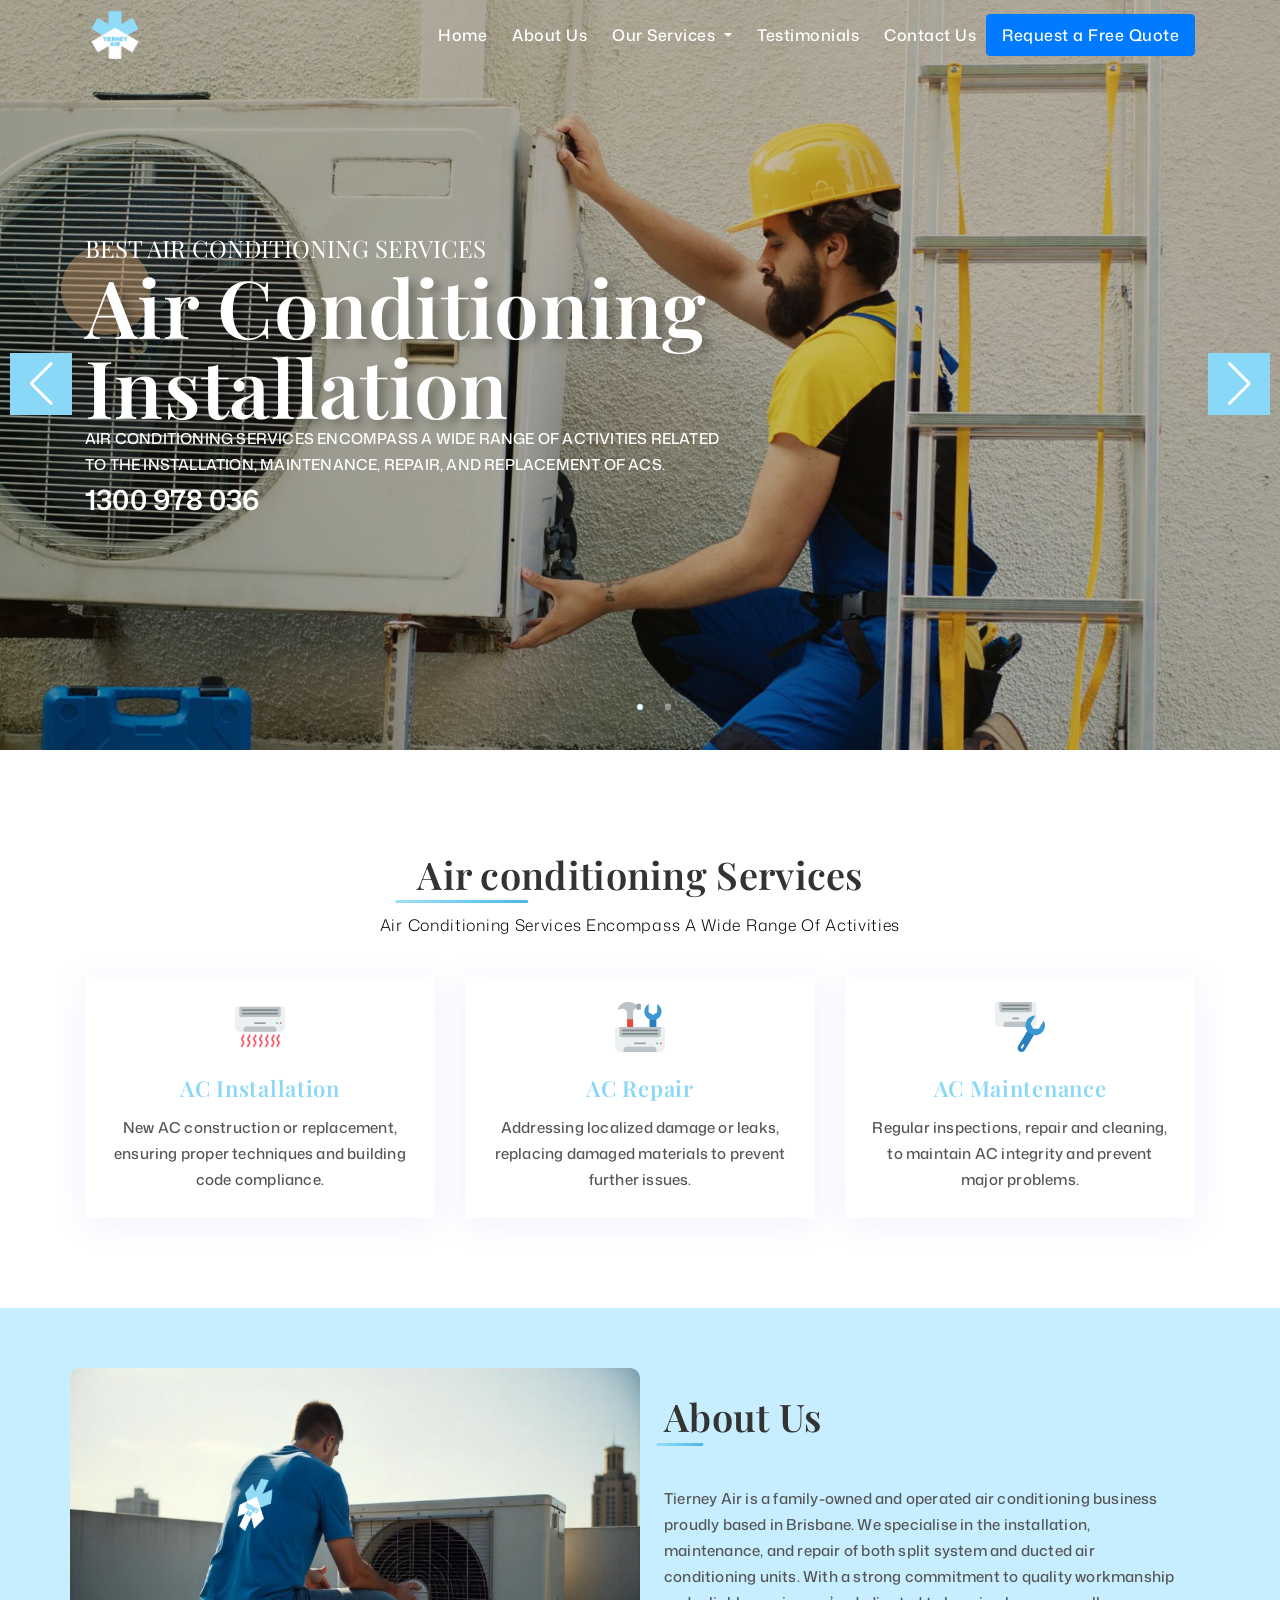
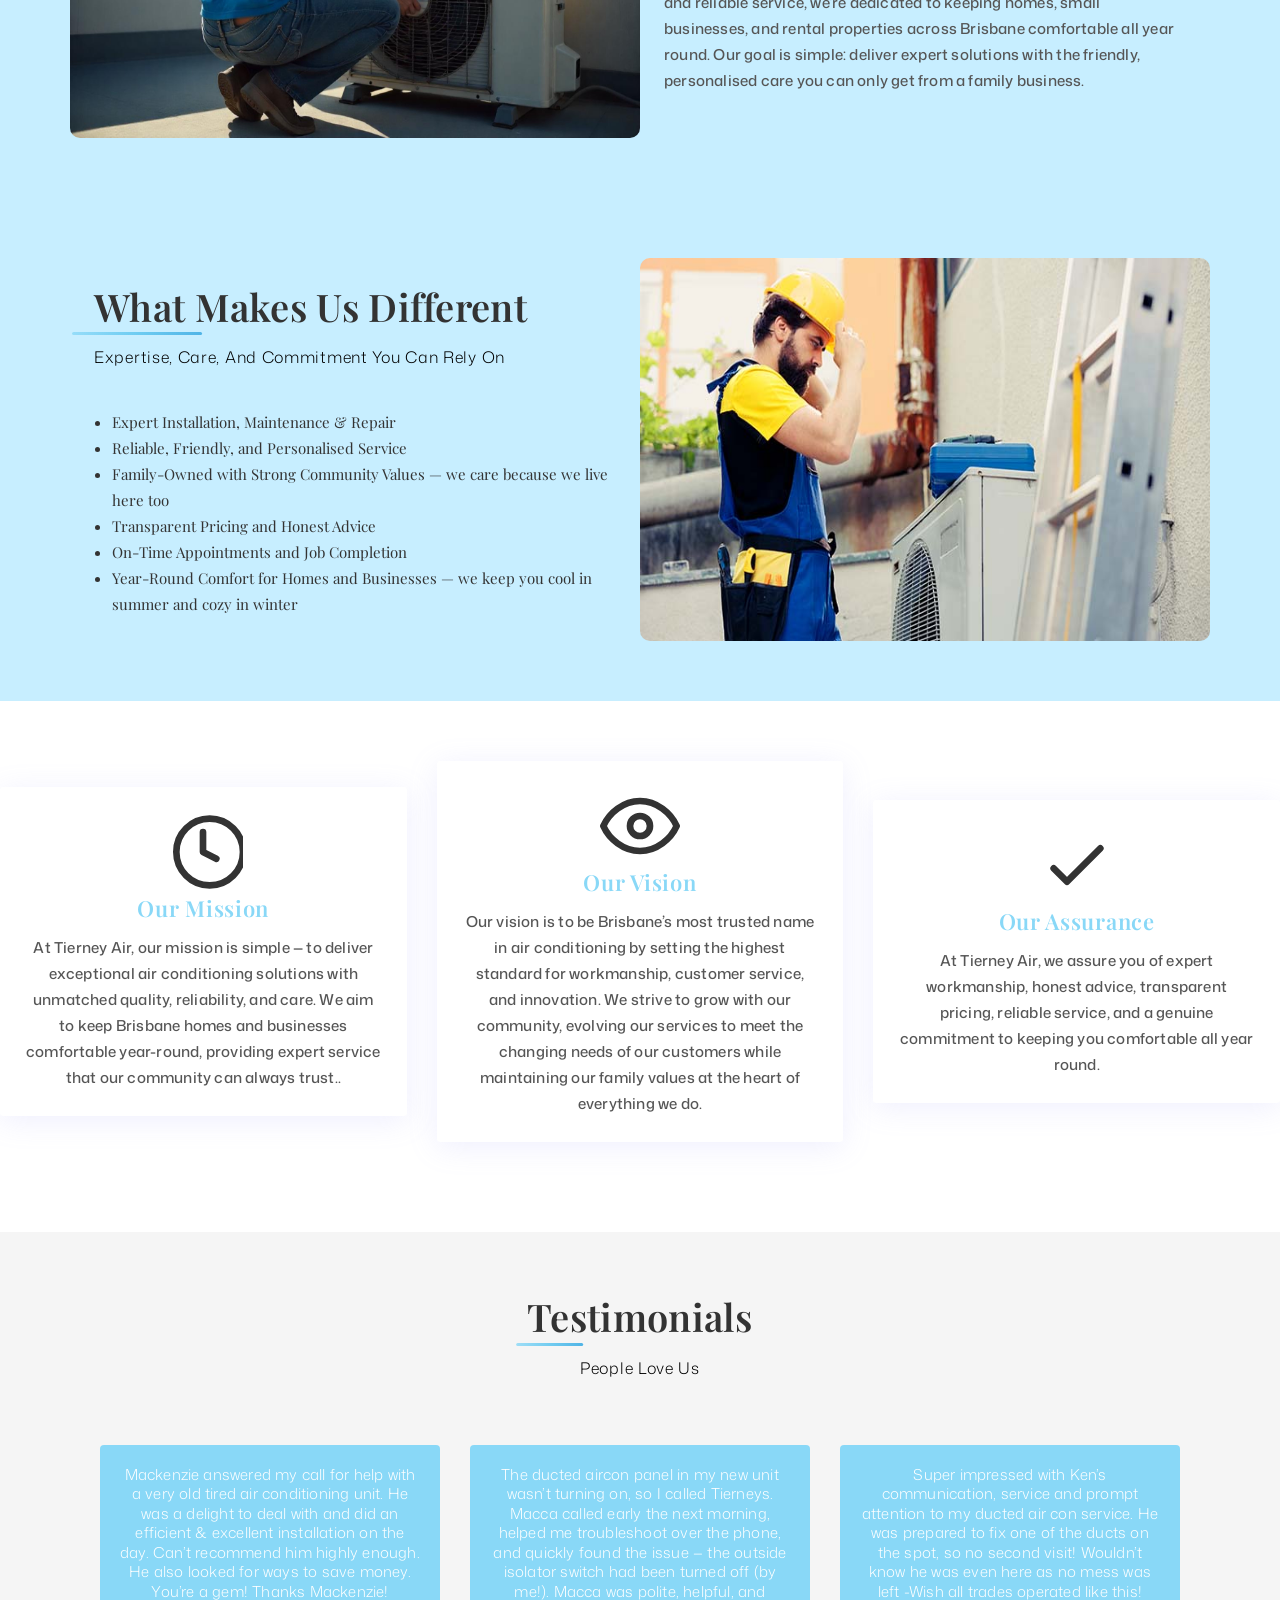
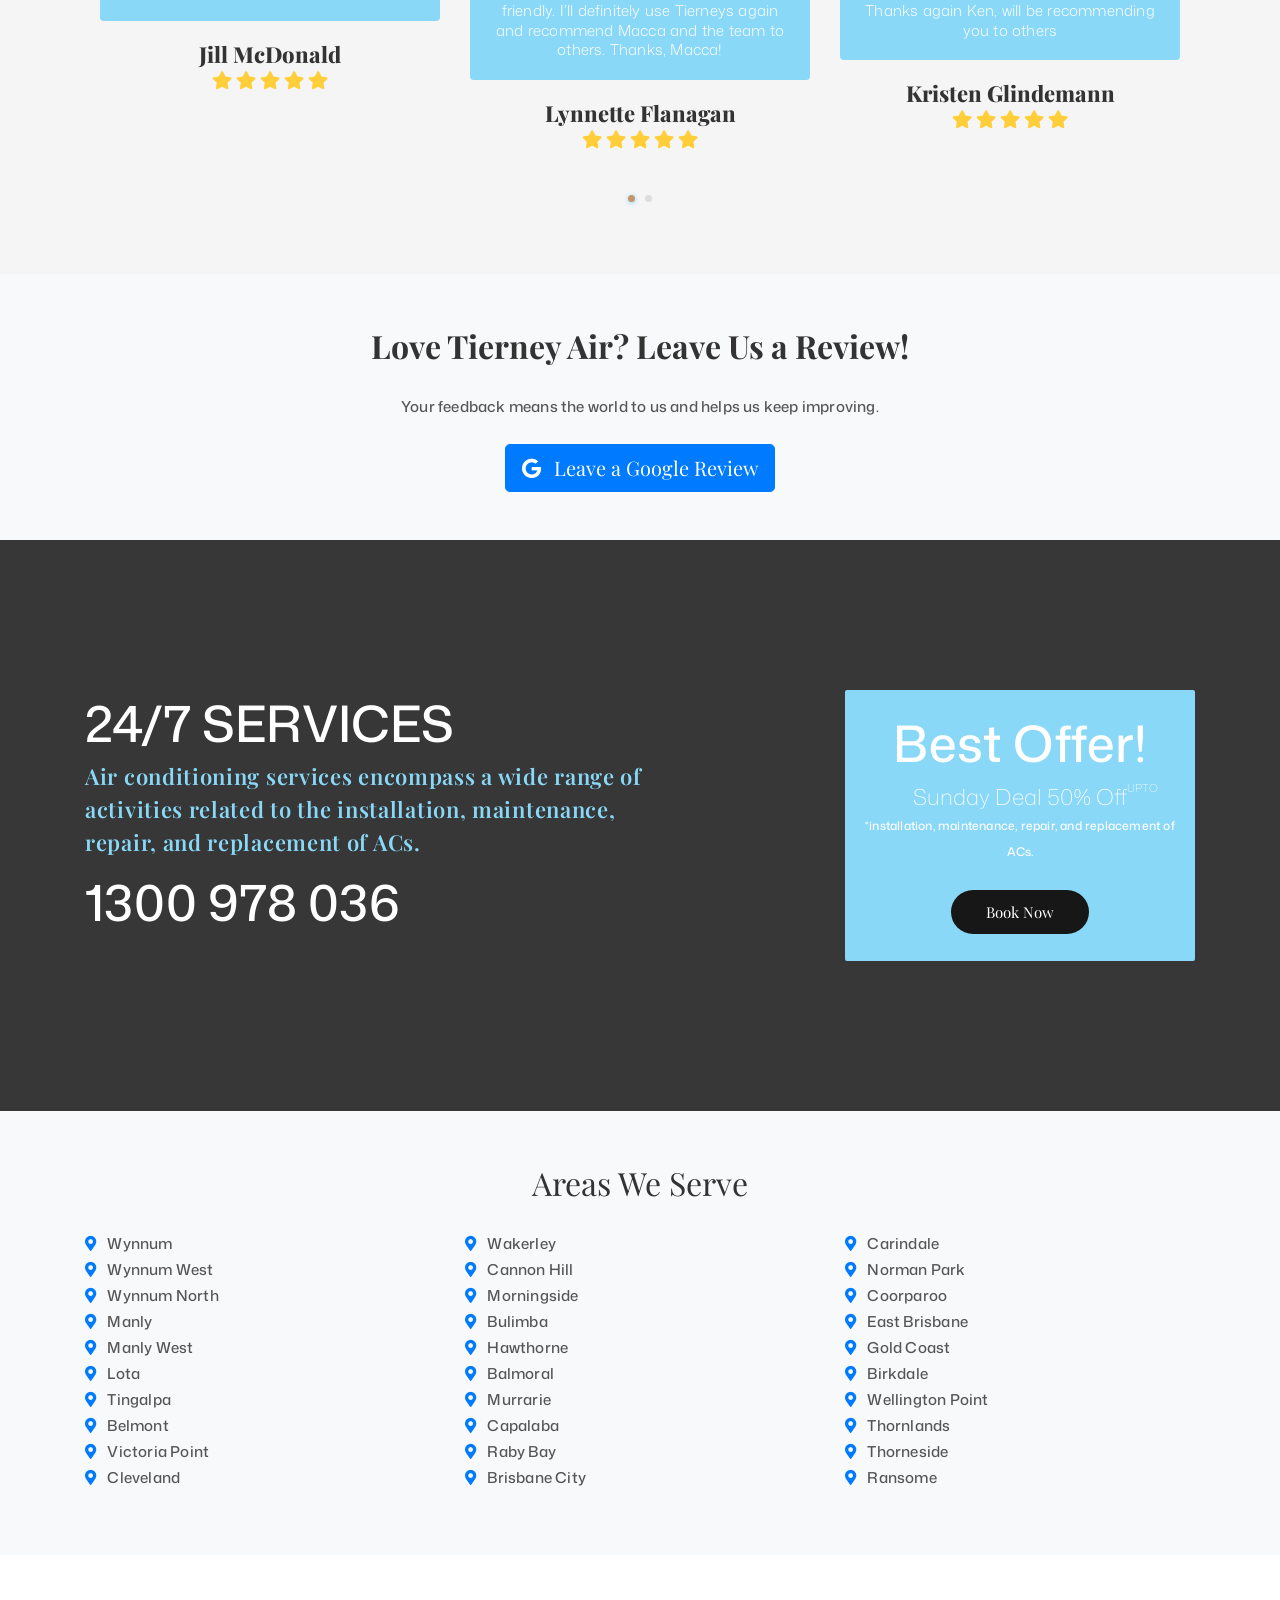
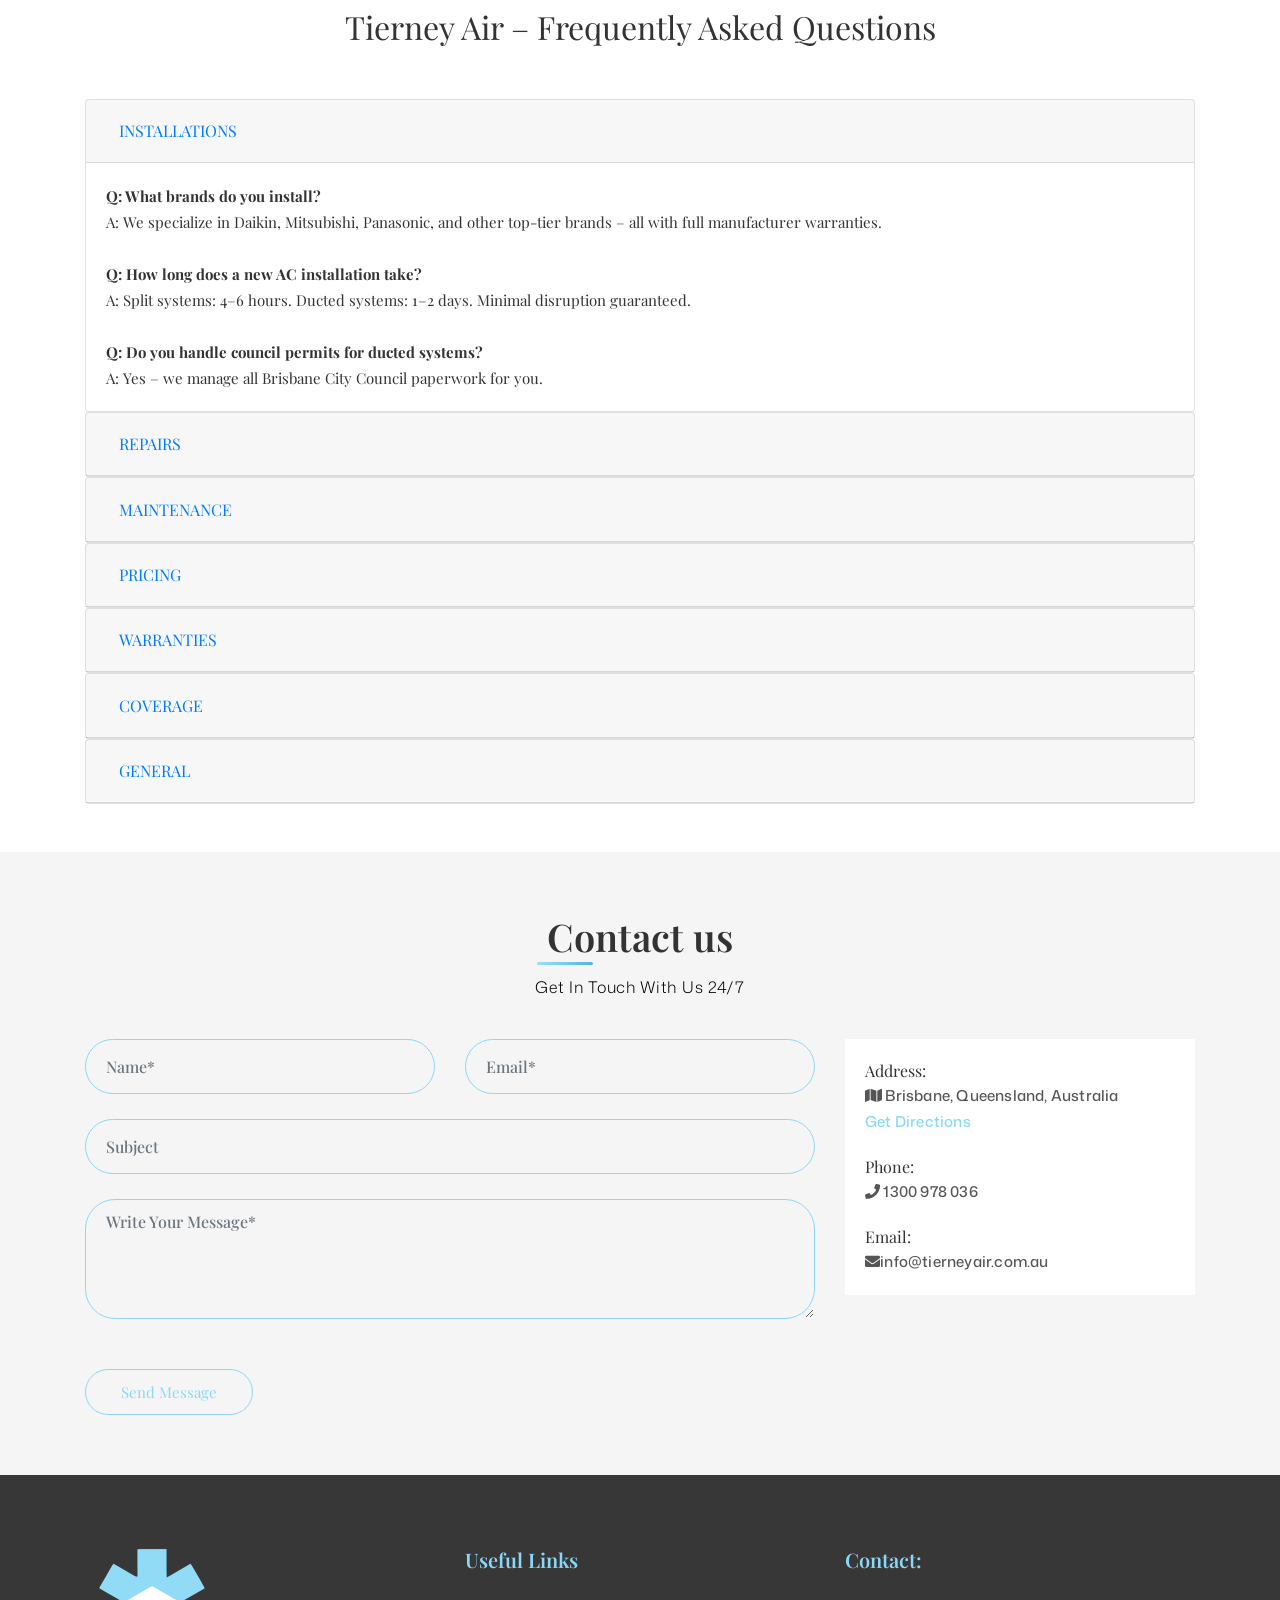
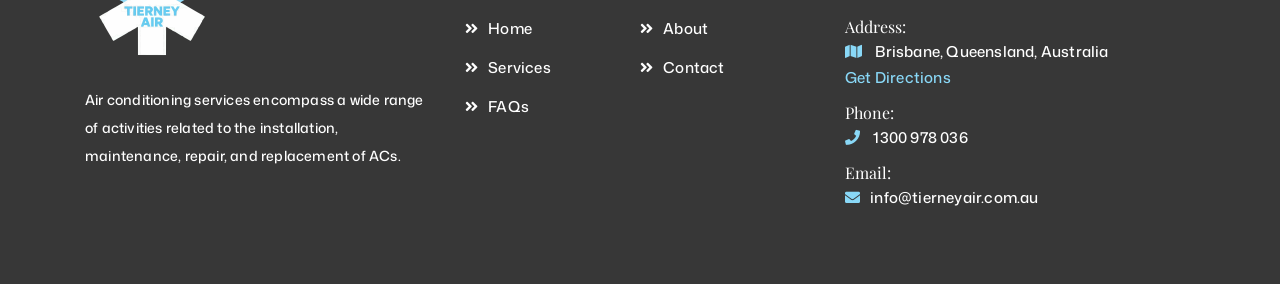
==== commit d614b61c: "second" ====
--- a/index.html
+++ b/index.html
@@ -206,6 +206,9 @@
                     </div>
                 </div>
                 
+
+
+                
             </div>
         </div>
     </section>
@@ -236,7 +239,7 @@
 
                 <div class="col-lg-6 col-md-6 col-sm-12 wow fadeInLeft p-0" data-wow-delay="0.2s">
                     <div class="h-100 w-100 overflow-hidden"> 
-                        <img src="assets/images/slider3.jpg" class="h-100 w-100 object-fit-cover" alt="AC Service" style="min-height: 100%;">
+                        <img src="assets/images/photos/gallery-7.jpg" class="h-100 w-100 object-fit-cover" alt="AC Service" style="min-height: 100%;">
                     </div>
                 </div>
 
@@ -246,127 +249,48 @@
     </section>
  
     <section id="gallery" class="gallery-area section-padding">
-        <div class="container">
-            <div class="row">
-                <div class="col-lg-12 col-md-12">
-                    <div class="section-title">
-                        <h2>Our Gallery</h2>
-                        
-                    </div>
-                </div>
-            </div>
-            <div class="row">
-                <div class="col-md-12">
-                    <div class="gallery-list">
-                        <ul class="nav" id="gallery-flters">
-                            <li class="filter filter-active" data-filter=".all">All</li>
-                            <li class="filter" data-filter=".repairing">Repairing</li>
-                            <li class="filter" data-filter=".Installation">Installation</li>
-                            <li class="filter" data-filter=".Maintenance">Maintenance</li>
-                            <li class="filter" data-filter=".Replacement">Replacement</li>
-                        </ul>
-                    </div>
-                </div>
-                <div class="gallery-container">
-                    <!-- gallery-item -->
-                    <div class="col-lg-3 col-md-3 gallery-grid-item all Installation Replacement">
-                        <div class="gallery-item">
-                            <img src="assets/images/photos/gallery-1.jpg" alt="image">
-                            <div class="gallery-img-overlay">
-                                <div class="gallery-content">
-                                    <a href="assets/images/photos/gallery-1.jpg" class="popimg"> 
-										<span class="icon">View Large <i class="fa fa-search-plus" aria-hidden="true"></i></span>
-									</a>
-                                </div>
-                            </div>
-                        </div>
-                    </div>
-                    <!-- gallery-item -->
-                    <div class="col-lg-3 col-md-3 gallery-grid-item all Installation repairing">
-                        <div class="gallery-item">
-                            <img src="assets/images/photos/gallery-2.jpg" alt="image">
-                            <div class="gallery-img-overlay">
-                                <div class="gallery-content">
-                                    <a href="assets/images/photos/gallery-2.jpg" class="popimg"> 
-										<span class="icon">View Large <i class="fa fa-search-plus" aria-hidden="true"></i></span>
-									</a>
-                                </div>
-                            </div>
-                        </div>
-                    </div>
-                    <!-- gallery-item -->
-                    <div class="col-lg-3 col-md-3 gallery-grid-item all Installation Replacement">
-                        <div class="gallery-item">
-                            <img src="assets/images/photos/gallery-3.jpg" alt="image">
-                            <div class="gallery-img-overlay">
-                                <div class="gallery-content">
-                                    <a href="assets/images/photos/gallery-3.jpg" class="popimg"> 
-										<span class="icon">View Large <i class="fa fa-search-plus" aria-hidden="true"></i></span>
-									</a>
-                                </div>
-                            </div>
-                        </div>
-                    </div>
-                    <!-- gallery-item -->
-                    <div class="col-lg-3 col-md-3 gallery-grid-item all Installation webdesig repairingn">
-                        <div class="gallery-item">
-                            <img src="assets/images/photos/gallery-4.jpg" alt="image">
-                            <div class="gallery-img-overlay">
-                                <div class="gallery-content">
-                                    <a href="assets/images/photos/gallery-4.jpg" class="popimg"> 
-										<span class="icon">View Large <i class="fa fa-search-plus" aria-hidden="true"></i></span>
-									</a>
-                                </div>
-                            </div>
-                        </div>
-                    </div>
-                    <!-- gallery-item -->
-                    <div class="col-lg-3 col-md-3 gallery-grid-item all Installation Replacement repairing">
-                        <div class="gallery-item">
-                            <img src="assets/images/photos/gallery-5.jpg" alt="image">
-                            <div class="gallery-img-overlay">
-                                <div class="gallery-content">
-                                    <a href="assets/images/photos/gallery-5.jpg" class="popimg"> 
-										<span class="icon">View Large <i class="fa fa-search-plus" aria-hidden="true"></i></span>
-									</a>
-                                </div>
-                            </div>
-                        </div>
-                    </div>
-                    <!-- gallery-item -->
-                    <div class="col-lg-3 col-md-3 gallery-grid-item all Installation Replacement Maintenance">
-                        <div class="gallery-item">
-                            <img src="assets/images/photos/gallery-6.jpg" alt="image">
-                            <div class="gallery-img-overlay">
-                                <div class="gallery-content">
-                                    <a href="assets/images/photos/gallery-6.jpg" class="popimg"> 
-										<span class="icon">View Large <i class="fa fa-search-plus" aria-hidden="true"></i></span>
-									</a>
-                                </div>
-                            </div>
-                        </div>
-                    </div>
-                    <!-- gallery-item -->
-                    <div class="col-lg-3 col-md-3 gallery-grid-item all Installation Replacement Maintenance">
-                        <div class="gallery-item">
-                            <img src="assets/images/photos/gallery-7.jpg" alt="image">
-                            <div class="gallery-img-overlay">
-                                <div class="gallery-content">
-                                    <a href="assets/images/photos/gallery-7.jpg" class="popimg"> 
-                                        <span class="icon">View Large <i class="fa fa-search-plus" aria-hidden="true"></i></span>
-                                    </a>
-                                </div>
-                            </div>
-                        </div>
-                    </div>
-                </div>
-                <!-- gallery more button -->
-                <div class="col-md-12">
-                    <div class="gallery-more-btn text-center mt-15">
-                        <a class="button" href="#">View Gallery</a>
-                    </div>
-                </div>
-            </div>
+       
+
+        <div class="row d-flex align-items-center">
+            <!-- single service -->
+            <div class="col-lg-4 col-md-4 col-sm-12 slide-in wow zrthemes-theme-single-service fadeInLeft text-center" data-wow-delay="0.2s">
+                <div class="zrthemes-theme-single-service-card">
+                    <svg xmlns="http://www.w3.org/2000/svg" width="80" height="80" fill="none" viewBox="0 0 24 24" stroke="currentColor">
+                        <path stroke-linecap="round" stroke-linejoin="round" stroke-width="2" d="M12 6v6l4 2m8-2a10 10 0 11-20 0 10 10 0 0120 0z" />
+                      </svg>
+                      
+                    <h5>Our Mission</h5>
+                    <p>At Tierney Air, our mission is simple — to deliver exceptional air conditioning solutions with unmatched quality, reliability, and care. We aim to keep Brisbane homes and businesses comfortable year-round, providing expert service that our community can always trust..</p>
+                    <div class="overlay"></div>
+                </div>
+            </div>
+            <!-- single service -->
+
+            <!-- single service -->
+            <div class="col-lg-4 col-md-4 col-sm-12 slide-in wow zrthemes-theme-single-service fadeInLeft text-center" data-wow-delay="0.2s">
+                <div class="zrthemes-theme-single-service-card">
+                    <svg xmlns="http://www.w3.org/2000/svg" width="80" height="80" fill="none" viewBox="0 0 24 24" stroke="currentColor">
+                        <path stroke-linecap="round" stroke-linejoin="round" stroke-width="2" d="M12 4.5C7 4.5 2.73 8.11 1 12c1.73 3.89 6 7.5 11 7.5s9.27-3.61 11-7.5c-1.73-3.89-6-7.5-11-7.5z" />
+                        <circle cx="12" cy="12" r="3" stroke="currentColor" stroke-width="2" fill="none" />
+                      </svg>
+                      
+                    <h5>Our Vision</h5>
+                    <p>Our vision is to be Brisbane’s most trusted name in air conditioning by setting the highest standard for workmanship, customer service, and innovation. We strive to grow with our community, evolving our services to meet the changing needs of our customers while maintaining our family values at the heart of everything we do.</p>
+                </div>
+            </div>
+            <!-- single service -->
+
+            <!-- single service -->
+            <div class="col-lg-4 col-md-4 col-sm-12 wow zrthemes-theme-single-service fadeInLeft text-center" data-wow-delay="0.2s">
+                <div class="zrthemes-theme-single-service-card">
+                    <svg xmlns="http://www.w3.org/2000/svg" width="80" height="80" fill="none" viewBox="0 0 24 24" stroke="currentColor">
+                        <path stroke-linecap="round" stroke-linejoin="round" stroke-width="2" d="M5 13l4 4L19 7" />
+                      </svg>
+                    <h5>Our Assurance</h5>
+                    <p>At Tierney Air, we assure you of expert workmanship, honest advice, transparent pricing, reliable service, and a genuine commitment to keeping you comfortable all year round.</p>
+                </div>
+            </div>
+            <!-- single service -->
         </div>
     </section>
     <!-- Gallery Section End -->
@@ -777,7 +701,7 @@
             <div class="row">
                 <div class="col-lg-8 col-md-12 wow fadeInUp" data-wow-delay="0.2s">
                     <div class="form-container-box">
-                        <form class="contact-form form" id="ajax-contact" method="post" action="https://zrtechsolutions.com/demo/html/airconditioning/assets/phpscripts/contact.php">
+                        <form class="contact-form form" id="ajax-contact" method="post" action="assets/php/contact.php">
                         <div class="controls">
                             <div class="row">
                                 <div class="col-md-6">
@@ -829,7 +753,7 @@
                         </div>
                         <div class="contact-info">
                           <h6>Email:</h6>
-                          <p><i class="fa fa-envelope"></i> info@example.com</p>
+                          <p><i class="fa fa-envelope"></i>info@tierneyair.com.au</p>
                         </div>
                     </div>
                 </div>
@@ -868,7 +792,7 @@
                             <li><a href="#"><i class="fa fa-angle-double-right" aria-hidden="true"></i>Home</a></li>
                             <li><a href="#about"><i class="fa fa-angle-double-right" aria-hidden="true"></i>About</a></li>
                             <li><a href="#services"><i class="fa fa-angle-double-right" aria-hidden="true"></i>Services</a></li>
-                            <li><a href="#gallery"><i class="fa fa-angle-double-right" aria-hidden="true"></i>Portfolio</a></li>
+                            <!-- <li><a href="#gallery"><i class="fa fa-angle-double-right" aria-hidden="true"></i>Portfolio</a></li> -->
                             <li><a href="#contact"><i class="fa fa-angle-double-right" aria-hidden="true"></i>Contact</a></li>
                             <!-- <li><a href="#"><i class="fa fa-angle-double-right" aria-hidden="true"></i>Our Team</a></li>
                             <li><a href="#reviews"><i class="fa fa-angle-double-right" aria-hidden="true"></i>Our Reviews</a></li> -->
@@ -898,7 +822,7 @@
                             </div>
                             <div class="contact-info">
                             <h6>Email:</h6>
-                            <p><i class="fa fa-envelope"></i> info@example.com</p>
+                            <p><i class="fa fa-envelope"></i>info@tierneyair.com.au</p>
                             </div>
                         </div>
                     </div>
@@ -923,6 +847,11 @@
     <script src="assets/javascript/validator.min.js"></script>
     <script src="assets/javascript/contact.js"></script>
 	<script src="assets/javascript/main.js"></script>
+
+
+    <script src="https://code.jquery.com/jquery-3.6.0.min.js"></script>
+  
+
 </body>
 
 </html>
